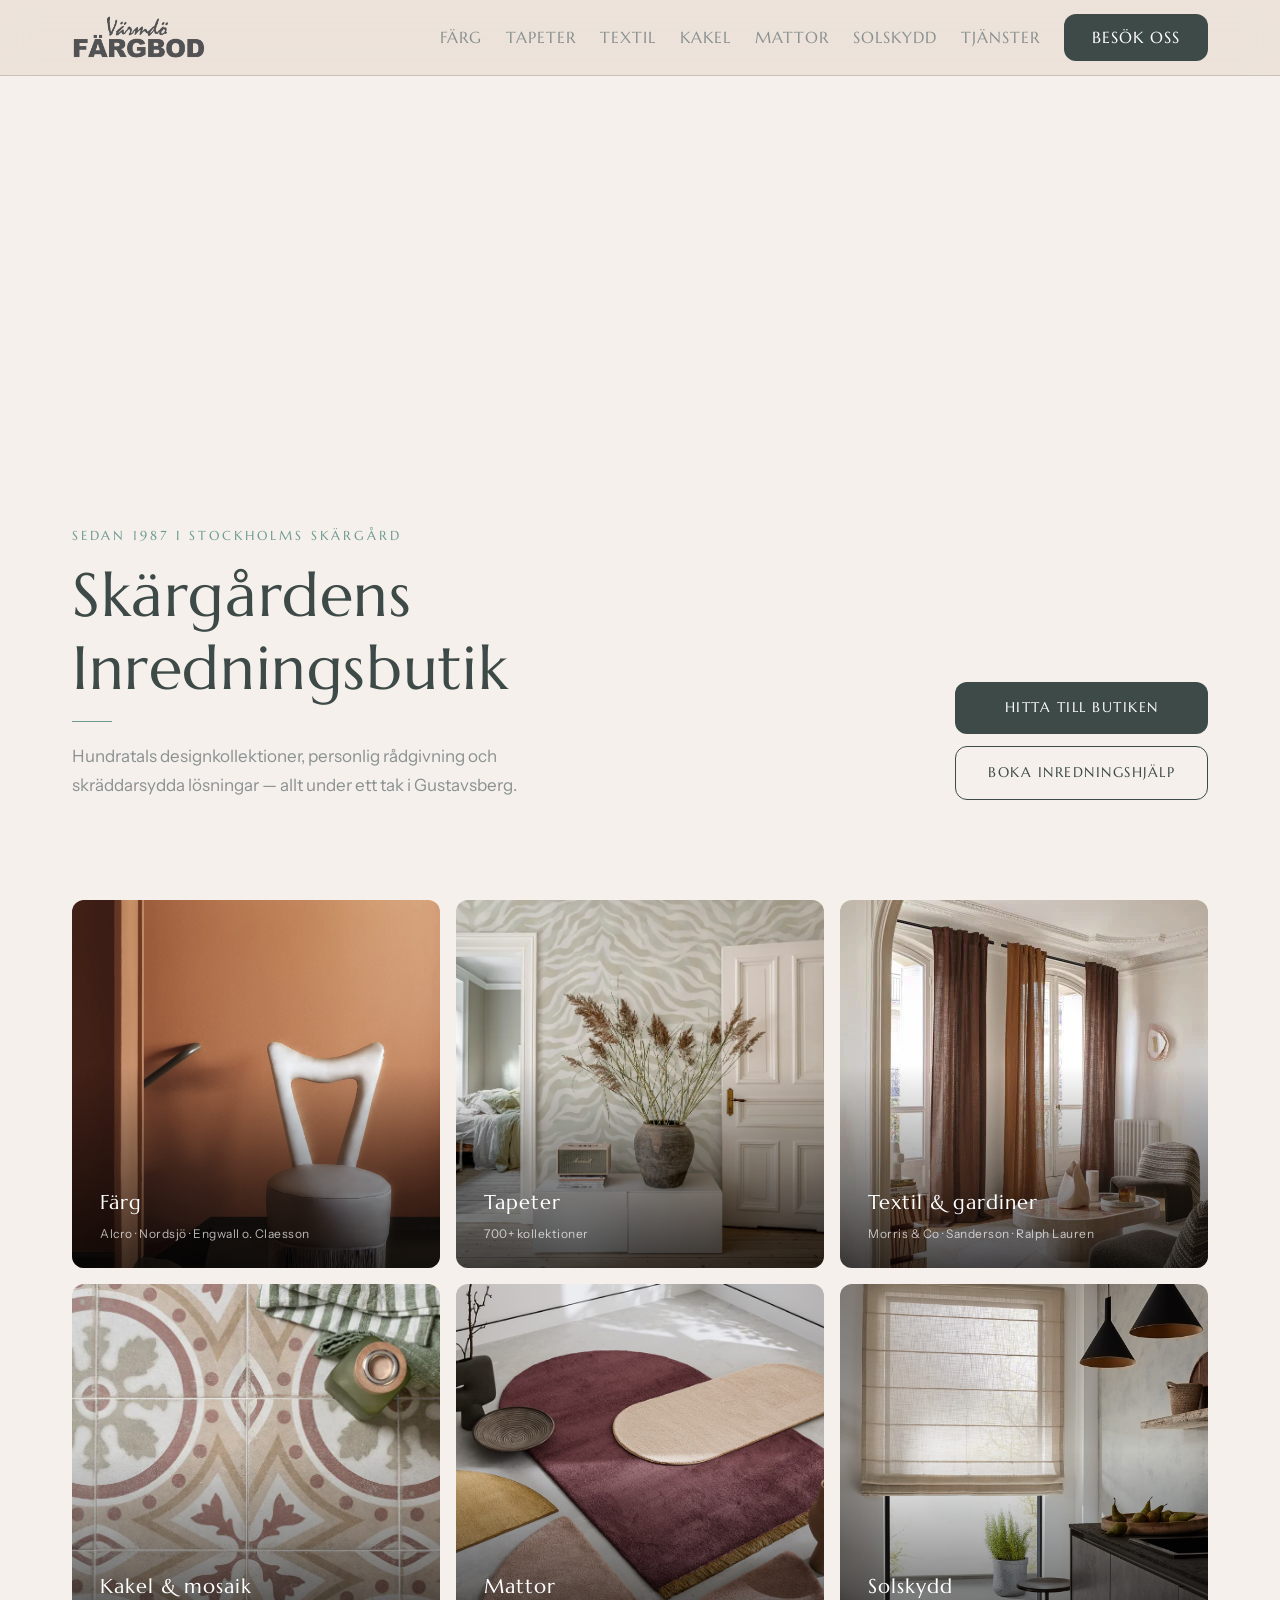
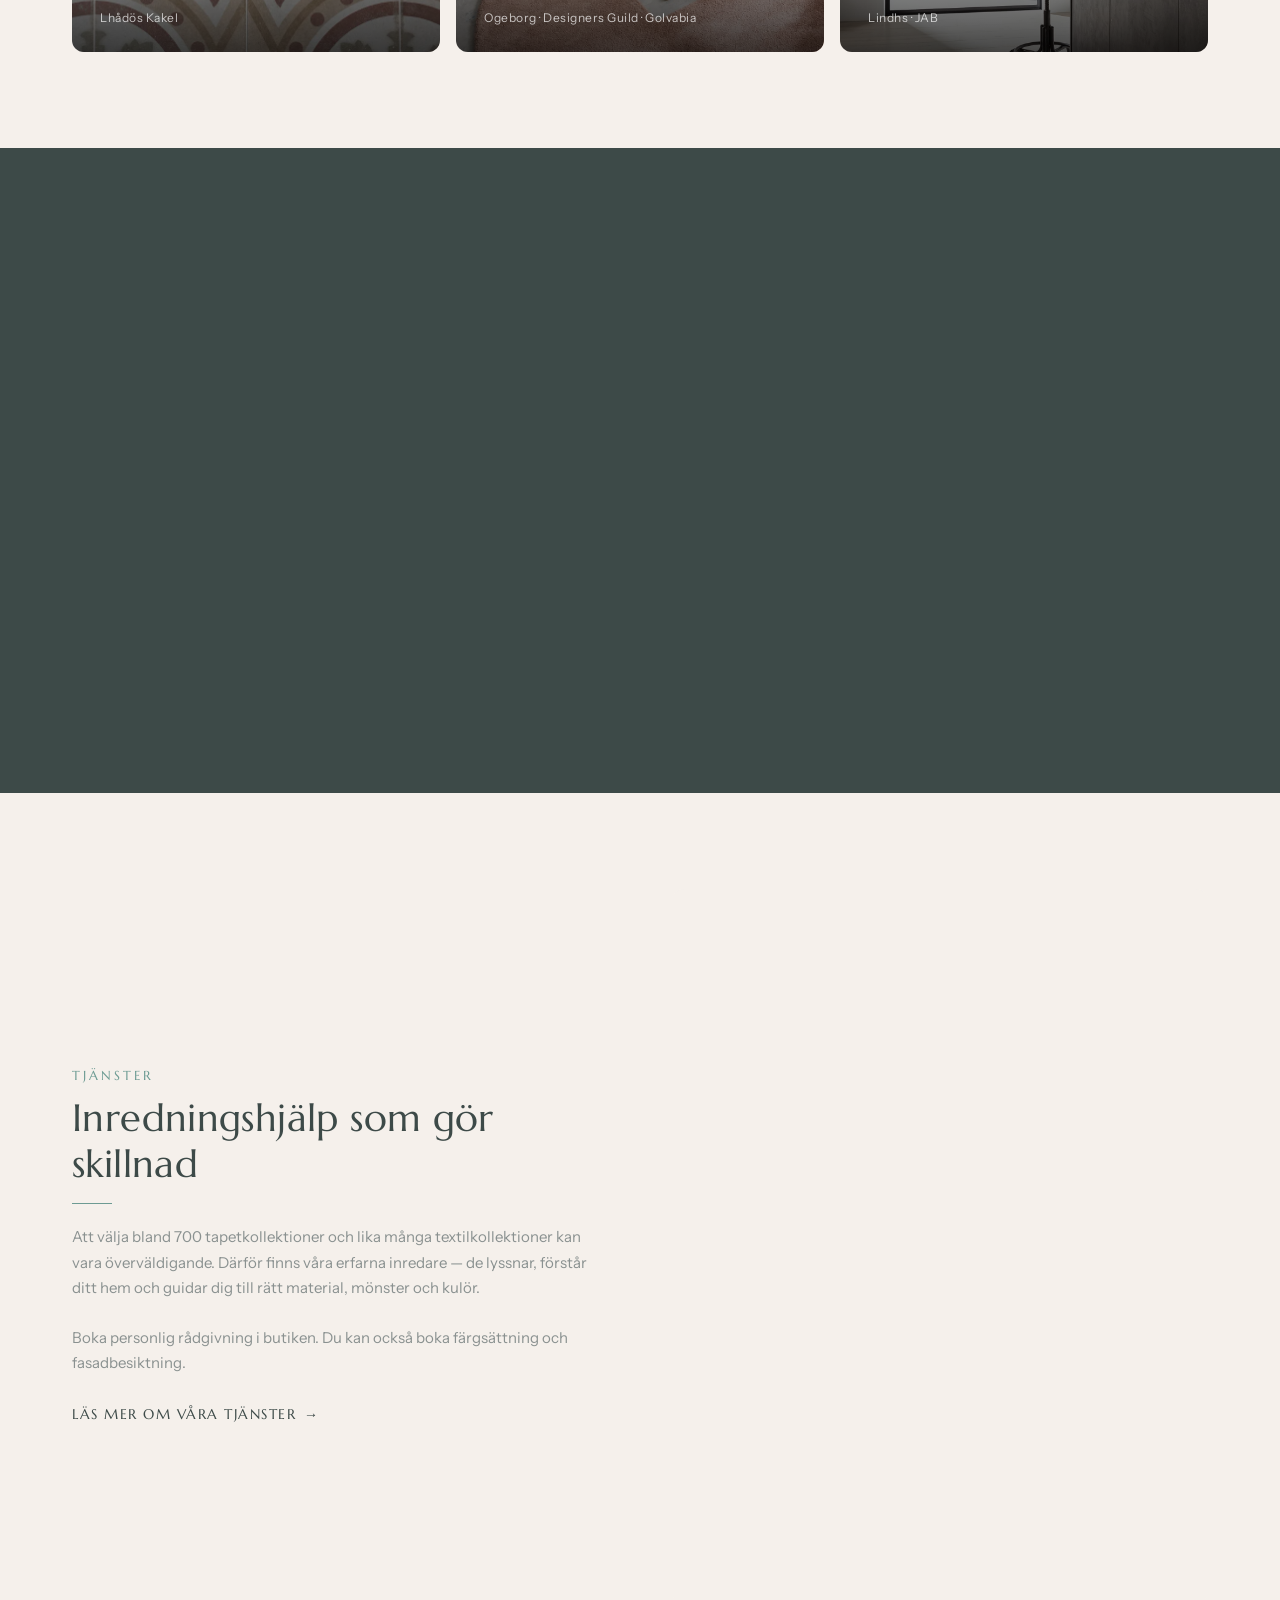
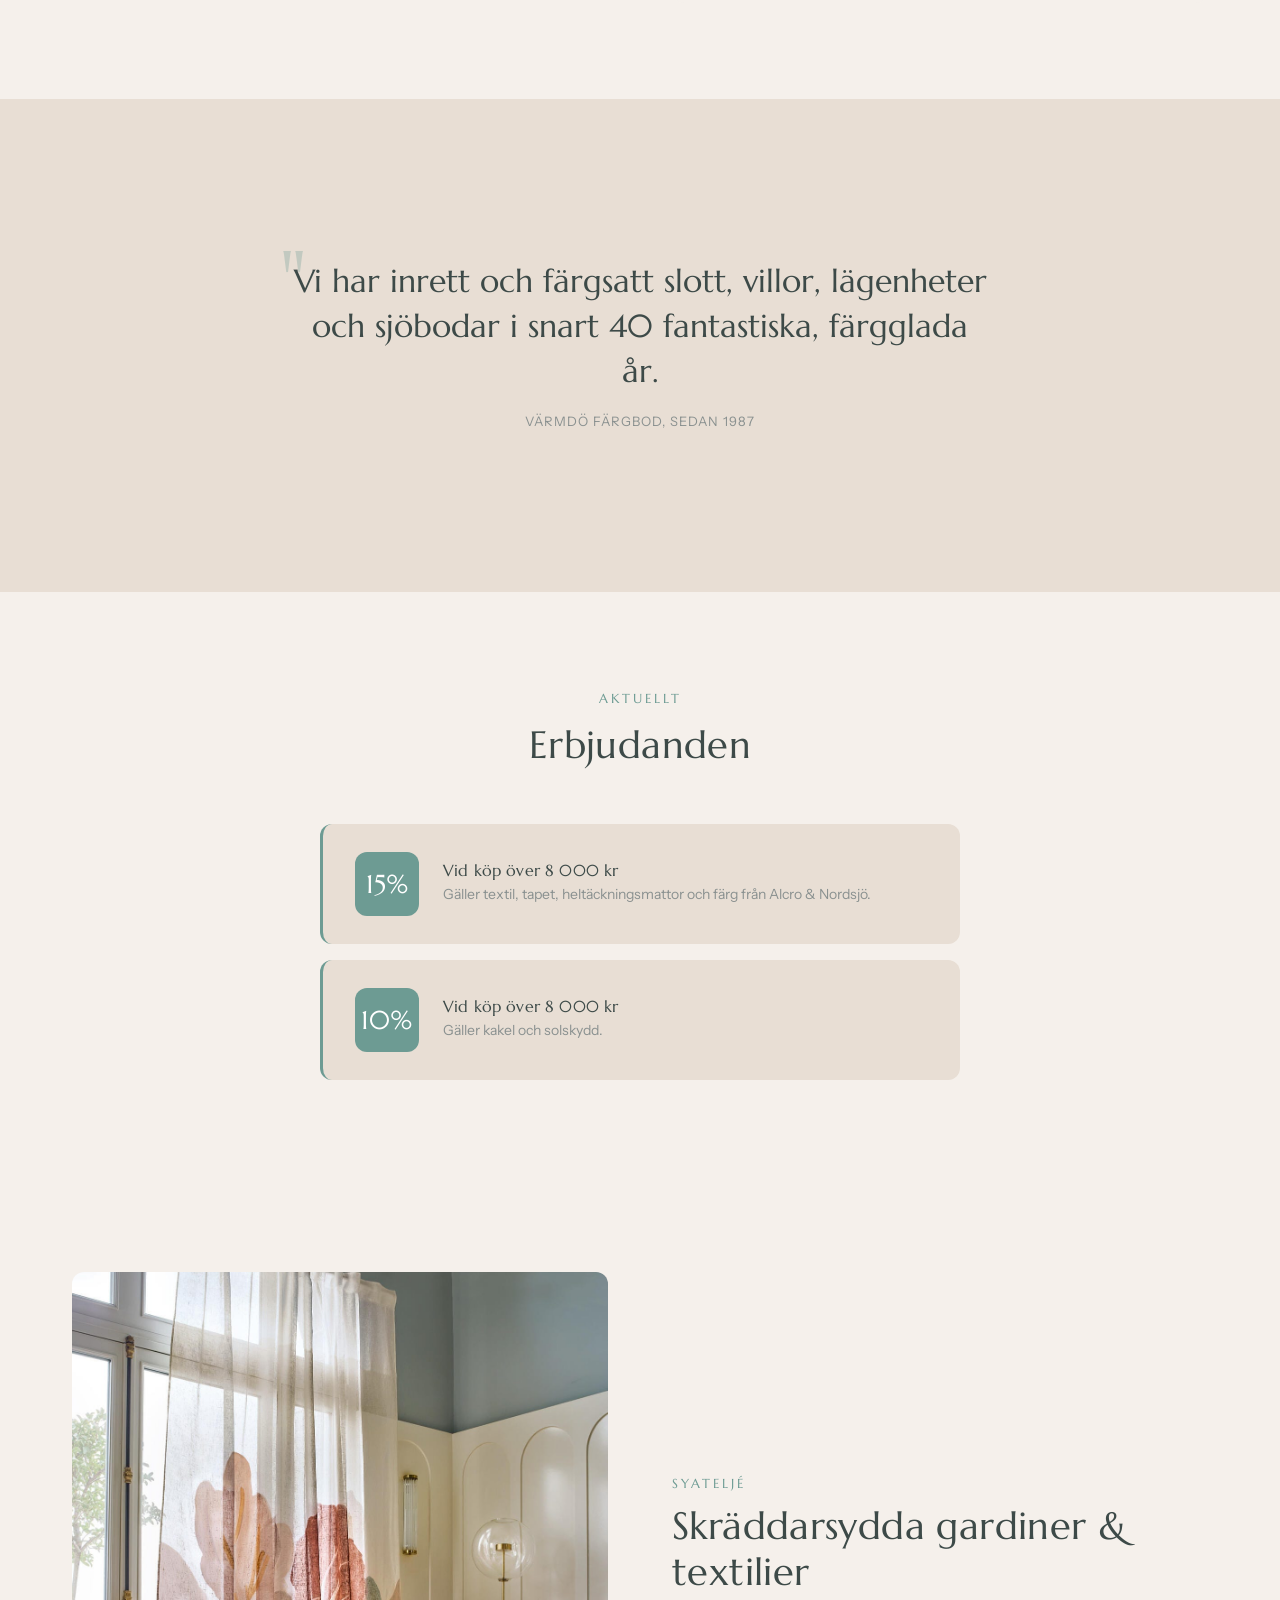
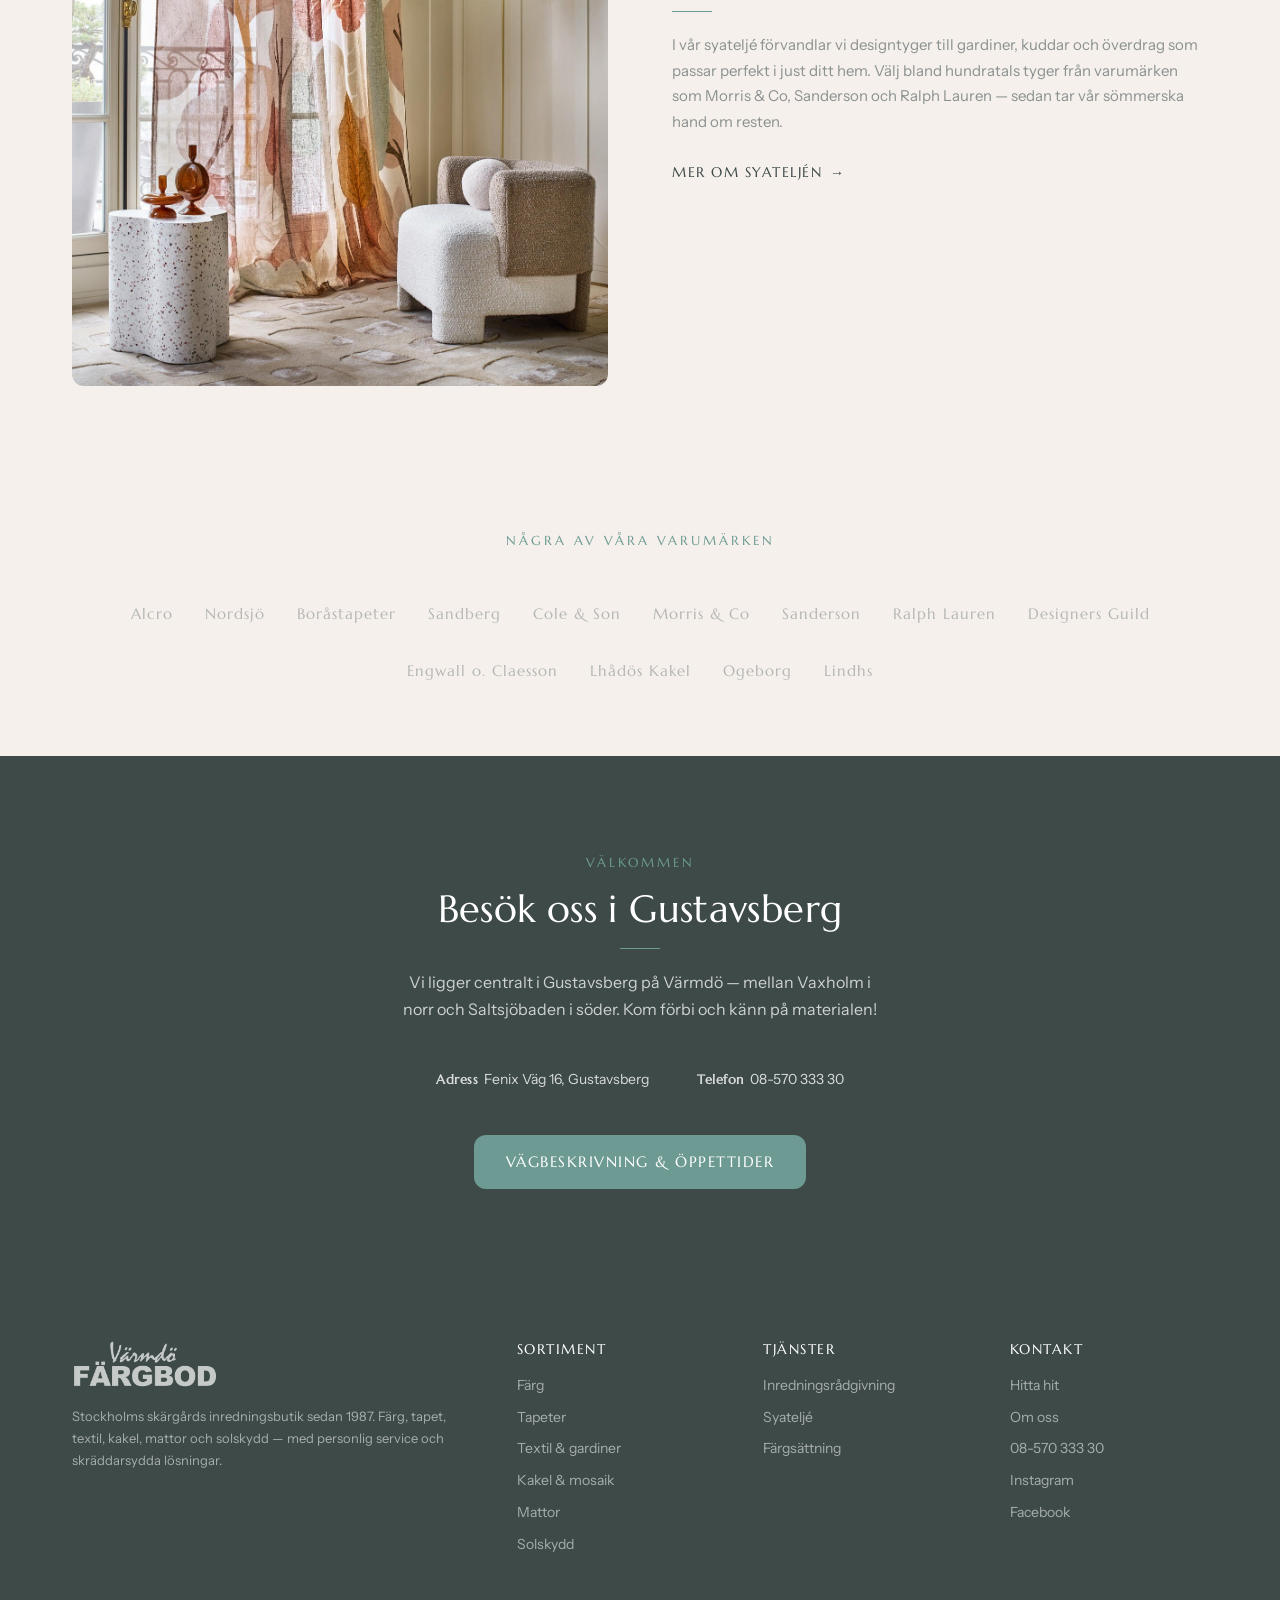
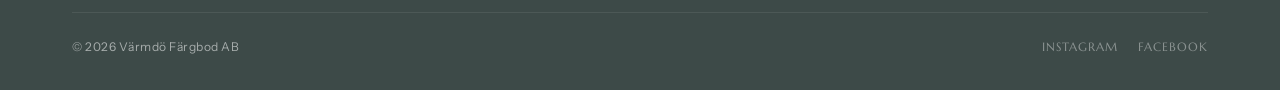
==== index.html @ eb066956 "Initial commit" ====
<!DOCTYPE html>
<html lang="sv">
<head>
  <meta charset="UTF-8">
  <meta name="viewport" content="width=device-width, initial-scale=1.0">
  <title>Värmdö Färgbod — Färg, Tapet, Textil, Kakel, Mattor &amp; Solskydd i Stockholms Skärgård</title>
  <meta name="description" content="Stockholms skärgårds inredningsbutik sedan 1987. Färg, tapeter, textilier, kakel, mattor och solskydd från hundratals designkollektioner. Personlig inredningsrådgivning och syateljé i Gustavsberg, Värmdö.">
  <link rel="stylesheet" href="css/style.css">
</head>
<body>

<!-- ============================================================
     NAVIGATION
     ============================================================ -->
<nav class="site-nav">
  <div class="container">
    <a href="index.html" class="site-nav__logo"><img src="img/vflogga.png" alt="Värmdö Färgbod"></a>
    <button class="site-nav__toggle" aria-label="Öppna meny" onclick="document.querySelector('.site-nav__links').classList.toggle('open')">
      <span></span><span></span><span></span>
    </button>
    <div class="site-nav__links">
      <a href="farg.html">Färg</a>
      <a href="tapeter.html">Tapeter</a>
      <a href="textil.html">Textil</a>
      <a href="kakel.html">Kakel</a>
      <a href="mattor.html">Mattor</a>
      <a href="solskydd.html">Solskydd</a>
      <a href="tjanster/index.html">Tjänster</a>
      
      <a href="kontakt.html" class="site-nav__cta">Besök oss</a>
    </div>
  </div>
</nav>

<!-- ============================================================
     HERO — Theme: Tropisk
     ============================================================ -->
<section class="hero">
  <video class="hero__video-bg" autoplay loop muted playsinline>
    <source src="video/hero-main.mp4" type="video/mp4">
  </video>
  <div class="hero__overlay" aria-hidden="true"></div>
  <div class="container">
    <div class="hero__inner">
      <div class="hero__text">
        <div class="eyebrow fade-up">Sedan 1987 i Stockholms skärgård</div>
        <h1 class="fade-up fade-up-d1">Skärgårdens Inredningsbutik</h1>
        <span class="sep sep--left fade-up fade-up-d2"></span>
        <p class="fade-up fade-up-d2">Hundratals designkollektioner, personlig rådgivning och skräddarsydda lösningar — allt under ett tak i Gustavsberg.</p>
      </div>
      <div class="hero__actions fade-up fade-up-d3">
        <a href="kontakt.html" class="btn btn--primary">Hitta till butiken</a>
        <a href="tjanster/index.html" class="btn btn--outline">Boka inredningshjälp</a>
      </div>
    </div>
  </div>
</section>

<!-- ============================================================
     CATEGORY GRID
     ============================================================ -->
<section class="section" style="padding-top: 0;">
  <div class="container">
    <div class="cat-grid">
      <a href="farg.html" class="cat-card fade-up fade-up-d1">
        <div class="cat-card__bg" style="background-image: url('img/farg1.png');"></div>
        <div class="cat-card__overlay"></div>
        <div class="cat-card__label"><span>Färg</span><small>Alcro · Nordsjö · Engwall o. Claesson</small></div>
      </a>
      <a href="tapeter.html" class="cat-card fade-up fade-up-d2">
        <div class="cat-card__bg" style="background-image: url('img/tapet6.webp');"></div>
        <div class="cat-card__overlay"></div>
        <div class="cat-card__label"><span>Tapeter</span><small>700+ kollektioner</small></div>
      </a>
      <a href="textil.html" class="cat-card fade-up fade-up-d3">
        <div class="cat-card__bg" style="background-image: url('img/tyg6.webp');"></div>
        <div class="cat-card__overlay"></div>
        <div class="cat-card__label"><span>Textil &amp; gardiner</span><small>Morris &amp; Co · Sanderson · Ralph Lauren</small></div>
      </a>
      <a href="kakel.html" class="cat-card fade-up fade-up-d4">
        <div class="cat-card__bg" style="background-image: url('img/kakel1.webp');"></div>
        <div class="cat-card__overlay"></div>
        <div class="cat-card__label"><span>Kakel &amp; mosaik</span><small>Lhådös Kakel</small></div>
      </a>
      <a href="mattor.html" class="cat-card fade-up fade-up-d5">
        <div class="cat-card__bg" style="background-image: url('img/matta3.jpg');"></div>
        <div class="cat-card__overlay"></div>
        <div class="cat-card__label"><span>Mattor</span><small>Ogeborg · Designers Guild · Golvabia</small></div>
      </a>
      <a href="solskydd.html" class="cat-card fade-up fade-up-d6">
        <div class="cat-card__bg" style="background-image: url('img/blinds.jpg');"></div>
        <div class="cat-card__overlay"></div>
        <div class="cat-card__label"><span>Solskydd</span><small>Lindhs · JAB</small></div>
      </a>
    </div>
  </div>
</section>

<!-- ============================================================
     USP — Theme: Tropisk (dark)
     ============================================================ -->
<section class="section section--dark" style="padding: 6rem 0;">
  <div class="container">
    <div class="section__header fade-up">
      <div class="eyebrow">Mer än en färgbutik</div>
      <h2>Tre unika tjänster<br>under samma tak</h2>
      <span class="sep"></span>
      <p class="section-subtitle">Ingen annan butik i området erbjuder kombinationen av personlig inredare, egen syateljé och färgblandning i butik.</p>
    </div>
    <div class="usp-strip">
      <div class="usp-item fade-up fade-up-d1">
        <div class="usp-item__icon usp-item__icon--gif">
          <img src="img/icon-farg-static.png" alt="" class="usp-icon-static">
          <img src="img/icon-farg.gif" alt="" class="usp-icon-anim">
        </div>
        <h3>Färgblandning i butik</h3>
        <p>Vi blandar din färg på plats — välj bland tusentals kulörer och få exakt den nyans du söker.</p>
      </div>
      <div class="usp-item fade-up fade-up-d2">
        <div class="usp-item__icon usp-item__icon--gif">
          <img src="img/icon-syatelje-static.png" alt="" class="usp-icon-static">
          <img src="img/icon-syatelje.gif" alt="" class="usp-icon-anim">
        </div>
        <h3>Egen syateljé</h3>
        <p>Vår sömmerska syr gardiner och textilier skräddarsydda efter ditt hem — från mått till montering.</p>
      </div>
      <div class="usp-item fade-up fade-up-d3">
        <div class="usp-item__icon usp-item__icon--gif">
          <img src="img/icon-inredning-static.png" alt="" class="usp-icon-static">
          <img src="img/icon-inredning.gif" alt="" class="usp-icon-anim">
        </div>
        <h3>Personlig inredare</h3>
        <p>Boka tid med vår inredningsexpert som hjälper dig navigera bland hundratals kollektioner.</p>
      </div>
    </div>
  </div>
</section>

<!-- ============================================================
     FEATURE: INREDNINGSHJÄLP — Theme: Botanisk
     ============================================================ -->
<section class="section">
  <div class="container">
    <div class="feature-split fade-up">
      <div class="feature-split__text">
        <div class="eyebrow">Tjänster</div>
        <h2>Inredningshjälp som gör skillnad</h2>
        <span class="sep sep--left"></span>
        <p>Att välja bland 700 tapetkollektioner och lika många textilkollektioner kan vara överväldigande. Därför finns våra erfarna inredare — de lyssnar, förstår ditt hem och guidar dig till rätt material, mönster och kulör.</p>
        <p>Boka personlig rådgivning i butiken. Du kan också boka färgsättning och fasadbesiktning.</p>
        <a href="tjanster/index.html" class="arrow-link">Läs mer om våra tjänster</a>
      </div>
      <div class="feature-split__image">
        <video class="feature-split__video" autoplay loop muted playsinline>
          <source src="video/hero-feature.mp4" type="video/mp4">
        </video>
      </div>
    </div>
  </div>
</section>

<!-- ============================================================
     PULL QUOTE
     ============================================================ -->
<section class="section--warm" style="padding: 6rem 0;">
  <div class="container">
    <div class="pull-quote fade-up">
      <blockquote>Vi har inrett och färgsatt slott, villor, lägenheter och sjöbodar i snart 40 fantastiska, färgglada år.</blockquote>
      <cite>Värmdö Färgbod, sedan 1987</cite>
    </div>
  </div>
</section>

<!-- ============================================================
     CURRENT OFFERS
     ============================================================ -->
<section class="section">
  <div class="container">
    <div class="section__header fade-up">
      <div class="eyebrow">Aktuellt</div>
      <h2>Erbjudanden</h2>
    </div>
    <div style="display: grid; gap: 16px; max-width: 640px; margin: 0 auto;">
      <div class="highlight-banner fade-up fade-up-d1">
        <div class="highlight-banner__badge">15%</div>
        <div class="highlight-banner__text">
          <h3>Vid köp över 8 000 kr</h3>
          <p>Gäller textil, tapet, heltäckningsmattor och färg från Alcro &amp; Nordsjö.</p>
        </div>
      </div>
      <div class="highlight-banner fade-up fade-up-d2">
        <div class="highlight-banner__badge">10%</div>
        <div class="highlight-banner__text">
          <h3>Vid köp över 8 000 kr</h3>
          <p>Gäller kakel och solskydd.</p>
        </div>
      </div>
    </div>
  </div>
</section>

<!-- ============================================================
     FEATURE: SYATELJÉ — Theme: Morris
     ============================================================ -->
<section class="section">
  <div class="container">
    <div class="feature-split feature-split--reverse fade-up">
      <div class="feature-split__text">
        <div class="eyebrow">Syateljé</div>
        <h2>Skräddarsydda gardiner &amp; textilier</h2>
        <span class="sep sep--left"></span>
        <p>I vår syateljé förvandlar vi designtyger till gardiner, kuddar och överdrag som passar perfekt i just ditt hem. Välj bland hundratals tyger från varumärken som Morris &amp; Co, Sanderson och Ralph Lauren — sedan tar vår sömmerska hand om resten.</p>
        <a href="/tjanster/syatelje.html" class="arrow-link">Mer om syateljén</a>
      </div>
      <div class="feature-split__image">
        <img src="img/tyg12.webp" alt="Designkuddar i vackra textilier" loading="lazy">
      </div>
    </div>
  </div>
</section>

<!-- ============================================================
     BRANDS — Theme: Morris
     ============================================================ -->
<section class="section--alt" style="padding: 48px 0;">
  <div class="container">
    <div class="section__header fade-up" style="margin-bottom: 24px;">
      <div class="eyebrow">Några av våra varumärken</div>
    </div>
    <div class="brands fade-up fade-up-d1">
      <span>Alcro</span>
      <span>Nordsjö</span>
      <span>Boråstapeter</span>
      <span>Sandberg</span>
      <span>Cole &amp; Son</span>
      <span>Morris &amp; Co</span>
      <span>Sanderson</span>
      <span>Ralph Lauren</span>
      <span>Designers Guild</span>
      <span>Engwall o. Claesson</span>
      <span>Lhådös Kakel</span>
      <span>Ogeborg</span>
      <span>Lindhs</span>
    </div>
  </div>
</section>

<!-- ============================================================
     CTA — Back to default theme
     ============================================================ -->
<section class="cta-section section--dark" style="padding: 6rem 0;">
  <div class="container">
    <div class="eyebrow fade-up">Välkommen</div>
    <h2 class="fade-up fade-up-d1">Besök oss i Gustavsberg</h2>
    <span class="sep fade-up fade-up-d2"></span>
    <p class="fade-up fade-up-d2">Vi ligger centralt i Gustavsberg på Värmdö — mellan Vaxholm i norr och Saltsjöbaden i söder. Kom förbi och känn på materialen!</p>
    <div class="contact-bar fade-up fade-up-d3" style="margin-bottom: 28px;">
      <span><strong>Adress</strong>&nbsp;&nbsp;Fenix Väg 16, Gustavsberg</span>
      <span><strong>Telefon</strong>&nbsp;&nbsp;08-570 333 30</span>
    </div>
    <a href="kontakt.html" class="btn btn--accent fade-up fade-up-d4">Vägbeskrivning &amp; öppettider</a>
  </div>
</section>

<!-- ============================================================
     FOOTER
     ============================================================ -->
<footer class="site-footer">
  <div class="container">
    <div class="footer-grid">
      <div>
        <div class="site-footer__logo"><img src="img/vflogga.png" alt="Värmdö Färgbod"></div>
        <p>Stockholms skärgårds inredningsbutik sedan 1987. Färg, tapet, textil, kakel, mattor och solskydd — med personlig service och skräddarsydda lösningar.</p>
      </div>

      <div>
        <h4>Sortiment</h4>
        <a href="farg.html">Färg</a>
        <a href="tapeter.html">Tapeter</a>
        <a href="textil.html">Textil &amp; gardiner</a>
        <a href="kakel.html">Kakel &amp; mosaik</a>
        <a href="mattor.html">Mattor</a>
        <a href="solskydd.html">Solskydd</a>
      </div>
      <div>
        <h4>Tjänster</h4>
        <a href="tjanster/index.html">Inredningsrådgivning</a>
        <a href="/tjanster/syatelje.html">Syateljé</a>
        <a href="/tjanster/fargsattning.html">Färgsättning</a>
      </div>
      <div>
        <h4>Kontakt</h4>
        <a href="kontakt.html">Hitta hit</a>
        <a href="om-oss.html">Om oss</a>
        <a href="tel:0857033330">08-570 333 30</a>
        <a href="https://www.instagram.com/varmdofargbod/" target="_blank" rel="noopener">Instagram</a>
        <a href="https://www.facebook.com/varmdofargbod" target="_blank" rel="noopener">Facebook</a>
      </div>
    </div>
    <div class="site-footer__bottom">
      <span>&copy; 2026 Värmdö Färgbod AB</span>
      <div class="site-footer__social">
        <a href="https://www.instagram.com/varmdofargbod/" target="_blank" rel="noopener">Instagram</a>
        <a href="https://www.facebook.com/varmdofargbod" target="_blank" rel="noopener">Facebook</a>
      </div>
    </div>
  </div>
</footer>

<script>
document.addEventListener('DOMContentLoaded', function() {
  const observer = new IntersectionObserver(function(entries) {
    entries.forEach(function(entry) {
      if (entry.isIntersecting) {
        entry.target.classList.add('revealed');
        observer.unobserve(entry.target);
      }
    });
  }, { threshold: 0.15, rootMargin: '0px 0px -40px 0px' });
  document.querySelectorAll('.fade-up').forEach(function(el) {
    observer.observe(el);
  });
  // Brand list stagger
  const brandObserver = new IntersectionObserver(function(entries) {
    entries.forEach(function(entry) {
      if (entry.isIntersecting) {
        const items = entry.target.querySelectorAll('span, a');
        items.forEach(function(item, i) {
          item.style.transitionDelay = (i * 30) + 'ms';
        });
        entry.target.classList.add('revealed');
        brandObserver.unobserve(entry.target);
      }
    });
  }, { threshold: 0.1, rootMargin: '0px 0px -20px 0px' });
  document.querySelectorAll('.brand-list').forEach(function(el) {
    brandObserver.observe(el);
  });
});


</script>

</body>
</html>
---- css/style.css ----
/* ============================================================
   Värmdö Färgbod — Design System v2
   Three wallpaper-inspired color themes
   ============================================================ */

@import url('https://fonts.googleapis.com/css2?family=Instrument+Sans:ital,wght@0,400;0,500;0,600;0,700;1,400&family=Marcellus&display=swap');

/* ============================================================
   COLOR PALETTE — Värmdö Färgbod
   "Dammig Teal & Natursten"
   #3D4A48 · #6D9B93 · #E8DED4 · #8A9190
   ============================================================ */

:root {
  --font-heading: 'Marcellus', Georgia, serif;
  --font-body: 'Instrument Sans', -apple-system, BlinkMacSystemFont, sans-serif;

  --max-width: 1200px;
  --max-width-narrow: 800px;
  --nav-height: 76px;
  --radius: 12px;
  --radius-lg: 12px;
  --transition: 0.3s cubic-bezier(0.25, 0.46, 0.45, 0.94);
  --transition-slow: 0.6s cubic-bezier(0.25, 0.46, 0.45, 0.94);

  /* Neutral base */
  --color-ink: #3D4A48;
  --color-ink-light: #8A9190;
  --color-paper: #F5F0EB;
  --color-white: #ffffff;
  --color-border: #C8C2B8;
  --color-muted: #8A9190;
  --color-bg-alt: #F5F0EB;

  /* Theme colors */
  --theme-primary: #3D4A48;
  --theme-primary-light: #546260;
  --theme-accent: #6D9B93;
  --theme-accent2: #5A8178;
  --theme-soft: #E8DED4;
  --theme-soft-warm: #E8DED4;
  --theme-highlight: #6D9B93;
}

/* ============================================================
   RESET & BASE
   ============================================================ */
*, *::before, *::after { margin: 0; padding: 0; box-sizing: border-box; }

html {
  scroll-behavior: smooth;
  -webkit-font-smoothing: antialiased;
  -moz-osx-font-smoothing: grayscale;
}

body {
  font-family: var(--font-body);
  font-size: 16px;
  line-height: 1.7;
  color: var(--color-ink);
  background: var(--color-paper);
}

img { max-width: 100%; height: auto; display: block; }
ul, ol { list-style: none; }

a {
  color: var(--theme-primary);
  text-decoration: none;
  transition: color var(--transition);
}
a:hover { color: var(--theme-accent); }

::selection {
  background: var(--theme-primary);
  color: var(--color-white);
}

/* ============================================================
   UTILITY
   ============================================================ */
.container { max-width: var(--max-width); margin: 0 auto; padding: 0 32px; }
.container--narrow { max-width: var(--max-width-narrow); margin: 0 auto; padding: 0 32px; }
.sr-only { position: absolute; width: 1px; height: 1px; overflow: hidden; clip: rect(0,0,0,0); }
.text-center { text-align: center; }

/* ============================================================
   TYPOGRAPHY
   ============================================================ */
h1, h2, h3, h4 {
  font-family: var(--font-heading);
  font-weight: 400;
  line-height: 1.2;
  letter-spacing: 0.01em;
}
h1 { font-size: clamp(2.4rem, 5.5vw, 3.8rem); }
h2 { font-size: clamp(1.6rem, 3.5vw, 2.4rem); margin-bottom: 16px; }
h3 { font-size: clamp(1.15rem, 2vw, 1.5rem); margin-bottom: 8px; }
p { margin-bottom: 20px; }
p:last-child { margin-bottom: 0; }

.section-subtitle {
  color: var(--color-muted);
  font-size: 16px;
  max-width: 520px;
  margin: 0 auto 48px;
  line-height: 1.6;
}

.eyebrow {
  font-family: var(--font-heading);
  font-size: 13px;
  letter-spacing: 3px;
  text-transform: uppercase;
  color: var(--theme-accent);
  margin-bottom: 12px;
}

/* Decorative separator */
.sep {
  display: block;
  width: 40px;
  height: 1.5px;
  background: var(--theme-accent);
  margin: 16px auto 20px;
}
.sep--left { margin-left: 0; }

/* ============================================================
   BUTTONS
   ============================================================ */
.btn {
  display: inline-flex;
  align-items: center;
  justify-content: center;
  gap: 10px;
  font-family: var(--font-heading);
  font-size: 14px;
  letter-spacing: 1.5px;
  text-transform: uppercase;
  padding: 14px 32px;
  border: none;
  cursor: pointer;
  transition: all var(--transition);
  text-decoration: none;
  position: relative;
  border-radius: var(--radius);
}

.btn--primary {
  background: var(--theme-primary);
  color: var(--color-white);
}
.btn--primary:hover {
  background: var(--theme-primary-light);
  color: var(--color-white);
  transform: translateY(-2px);
  box-shadow: 0 6px 20px rgba(0,0,0,0.15);
}

.btn--outline {
  background: transparent;
  color: var(--theme-primary);
  border: 1.5px solid var(--theme-primary);
}
.btn--outline:hover {
  background: var(--theme-primary);
  color: var(--color-white);
}

.btn--accent {
  background: var(--theme-accent);
  color: var(--color-white);
}
.btn--accent:hover {
  opacity: 0.9;
  color: var(--color-white);
  transform: translateY(-2px);
  box-shadow: 0 6px 20px rgba(0,0,0,0.12);
}

/* Arrow link */
.arrow-link {
  font-family: var(--font-heading);
  font-size: 14px;
  letter-spacing: 1.5px;
  text-transform: uppercase;
  color: var(--theme-primary);
  text-decoration: none;
  display: inline-flex;
  align-items: center;
  gap: 8px;
  transition: gap var(--transition), color var(--transition);
}
.arrow-link::after {
  content: '→';
  transition: transform var(--transition);
}
.arrow-link:hover {
  color: var(--theme-accent);
  gap: 14px;
}

/* ============================================================
   NAVIGATION
   ============================================================ */
.site-nav {
  position: sticky;
  top: 0;
  z-index: 100;
  background: rgba(232, 222, 212, 0.75);
  backdrop-filter: blur(16px);
  -webkit-backdrop-filter: blur(16px);
  border-bottom: 1px solid var(--color-border);
  height: var(--nav-height);
  display: flex;
  align-items: center;
}
.site-nav .container {
  display: flex;
  align-items: center;
  justify-content: space-between;
  width: 100%;
}
.site-nav__logo {
  display: flex;
  align-items: center;
  text-decoration: none;
}
.site-nav__logo img {
  height: 44px;
  width: auto;
}
.site-nav__links {
  display: flex;
  align-items: center;
  gap: 24px;
}
.site-nav__links a {
  font-family: var(--font-heading);
  font-size: 16px;
  letter-spacing: 1px;
  text-transform: uppercase;
  color: var(--color-ink-light);
  text-decoration: none;
  transition: color var(--transition);
  position: relative;
  padding: 4px 0;
}
.site-nav__links a:hover,
.site-nav__links a.active {
  color: var(--theme-primary);
}
.site-nav__links a.active::after {
  content: '';
  position: absolute;
  bottom: 0;
  left: 0;
  right: 0;
  height: 1.5px;
  background: var(--theme-accent);
}
.site-nav__links .site-nav__cta {
  color: var(--color-white) !important;
  background: var(--theme-primary);
  padding: 10px 28px;
  letter-spacing: 1px;
  border-radius: var(--radius);
}
.site-nav__cta:hover {
  background: var(--theme-primary-light);
  color: var(--color-white) !important;
}

/* Mobile nav */
.site-nav__toggle {
  display: none;
  background: none;
  border: none;
  cursor: pointer;
  width: 36px;
  height: 36px;
  flex-direction: column;
  justify-content: center;
  align-items: center;
  gap: 6px;
}
.site-nav__toggle span {
  display: block;
  width: 24px;
  height: 1.5px;
  background: var(--color-ink);
  transition: var(--transition);
}

@media (max-width: 960px) {
  .site-nav__toggle { display: flex; }
  .site-nav__links {
    display: none;
    position: absolute;
    top: var(--nav-height);
    left: 0;
    right: 0;
    background: var(--color-paper);
    border-bottom: 1px solid var(--color-border);
    flex-direction: column;
    padding: 24px 32px;
    gap: 16px;
    box-shadow: 0 12px 32px rgba(0,0,0,0.06);
  }
  .site-nav__links.open { display: flex; }
}

/* ============================================================
   HERO
   ============================================================ */
.hero {
  min-height: 100vh;
  margin-top: calc(-1 * var(--nav-height));
  padding: calc(var(--nav-height) + 60px) 0 100px;
  position: relative;
  overflow: hidden;
  display: flex;
  align-items: flex-end;
}
.hero__video-bg {
  position: absolute;
  inset: 0;
  width: 100%;
  height: 100%;
  object-fit: cover;
  object-position: center center;
  z-index: 0;
}
.hero__overlay {
  position: absolute;
  inset: 0;
  background: linear-gradient(
    to bottom,
    rgba(245, 240, 235, 0.55) 0%,
    rgba(245, 240, 235, 1.0) 100%
  );
  z-index: 1;
  pointer-events: none;
}
.hero .container {
  position: relative;
  z-index: 2;
  width: 100%;
}
.hero__inner {
  display: grid;
  grid-template-columns: 1fr auto;
  gap: 64px;
  align-items: end;
  width: 100%;
}
.hero__text { max-width: 500px; }
.hero h1 { margin-bottom: 8px; color: var(--color-ink); }
.hero .eyebrow { color: var(--theme-accent); }
.hero p {
  font-size: 17px;
  color: var(--color-ink-light);
  margin-bottom: 0;
  line-height: 1.7;
}
.hero__actions {
  display: flex;
  flex-direction: column;
  gap: 12px;
  min-width: 220px;
}
.hero__actions .btn { text-align: center; width: 100%; }
@media (max-width: 800px) {
  .hero { min-height: 100vh; padding: calc(var(--nav-height) + 80px) 0 120px; }
  .hero__inner { grid-template-columns: 1fr; gap: 32px; }
  .hero__actions { flex-direction: row; flex-wrap: wrap; }
  .hero__actions .btn { width: auto; }
}
.hero__image {
  position: relative;
}
.hero__image-frame {
  aspect-ratio: 3/4;
  overflow: hidden;
  position: relative;
  border-radius: var(--radius);
}
.hero__image-frame::after {
  content: '';
  position: absolute;
  inset: 0;
  background: rgba(61, 74, 72, 0.3);
  pointer-events: none;
  border-radius: var(--radius);
}
.hero__image-frame img,
.hero__video {
  width: 100%;
  height: 100%;
  object-fit: cover;
  object-position: 20% center;
  display: block;
}
.hero__image-frame .placeholder-img {
  width: 100%;
  height: 100%;
  background: var(--theme-soft);
  display: flex;
  align-items: center;
  justify-content: center;
  color: var(--color-muted);
  font-size: 14px;
}
/* Decorative corner accent on hero image */
.hero__image::after {
  content: '';
  position: absolute;
  bottom: -16px;
  right: -16px;
  width: 120px;
  height: 120px;
  border: 1.5px solid var(--theme-accent);
  pointer-events: none;
  z-index: -1;
}

/* ============================================================
   SECTIONS
   ============================================================ */
.section {
  padding: 96px 0;
}
.section--alt {
  background: var(--color-bg-alt);
}
.section--dark {
  background: var(--theme-primary);
  color: var(--color-white);
  text-align: center;
  padding: 80px 0;
}
.section--dark h2,
.section--dark h3 { color: var(--color-white); }
.section--dark .eyebrow { color: var(--theme-accent); }
.section--dark .section-subtitle { color: rgba(255,255,255,0.65); }
.section--dark .sep { background: var(--theme-accent); }
.section--dark a { color: var(--theme-accent); }
.section--dark a:hover { color: var(--color-white); }

.section--warm {
  background: var(--theme-soft-warm);
}

.section__header {
  text-align: center;
  margin-bottom: 56px;
}

/* ============================================================
   CATEGORY GRID
   ============================================================ */
.cat-grid {
  display: grid;
  grid-template-columns: repeat(3, 1fr);
  gap: 1rem;
}
@media (max-width: 700px) {
  .cat-grid { grid-template-columns: repeat(2, 1fr); }
}
.cat-card {
  position: relative;
  overflow: hidden;
  aspect-ratio: 1/1;
  display: flex;
  align-items: flex-end;
  text-decoration: none;
  color: var(--color-white);
  border-radius: var(--radius);
}
.cat-card:hover { color: var(--color-white); }
.cat-card__bg {
  position: absolute;
  inset: 0;
  background-size: cover;
  background-position: center;
  transition: transform var(--transition-slow);
}
.cat-card:hover .cat-card__bg {
  transform: scale(1.08);
}
.cat-card__overlay {
  position: absolute;
  inset: 0;
  background: linear-gradient(to top, rgba(0,0,0,0.7) 0%, rgba(0,0,0,0) 55%);
  transition: background var(--transition);
}
.cat-card:hover .cat-card__overlay {
  background: linear-gradient(to top, rgba(0,0,0,0.8) 0%, rgba(0,0,0,0.1) 60%);
}
.cat-card__label {
  position: relative;
  z-index: 1;
  padding: 24px 28px;
}
.cat-card__label span {
  font-family: var(--font-heading);
  font-size: 20px;
  letter-spacing: 1px;
  display: block;
}
.cat-card__label small {
  font-family: var(--font-body);
  font-size: 12px;
  opacity: 0.7;
  display: block;
  margin-top: 4px;
  letter-spacing: 0.5px;
}

/* ============================================================
   USP STRIP
   ============================================================ */
.usp-strip {
  display: grid;
  grid-template-columns: repeat(3, 1fr);
  gap: 48px;
}
@media (max-width: 700px) {
  .usp-strip { grid-template-columns: 1fr; gap: 32px; }
}
.usp-item { text-align: center; }
.usp-item__icon {
  width: 56px;
  height: 56px;
  margin: 0 auto 16px;
  border: 1.5px solid var(--theme-accent);
  border-radius: 50%;
  display: flex;
  align-items: center;
  justify-content: center;
  font-size: 22px;
  transition: all var(--transition);
}
.section--dark .usp-item__icon {
  border-color: rgba(255,255,255,0.3);
}
.usp-item:hover .usp-item__icon {
  background: var(--theme-accent);
  border-color: var(--theme-accent);
}

/* Animated GIF icons — hover to play */
.usp-item__icon--gif {
  border: none;
  background: none;
  width: 72px;
  height: 72px;
  position: relative;
}
.usp-item:hover .usp-item__icon--gif {
  background: none;
  border-color: transparent;
}
.usp-item__icon--gif .usp-icon-static,
.usp-item__icon--gif .usp-icon-anim {
  width: 100%;
  height: 100%;
  object-fit: contain;
  position: absolute;
  inset: 0;
}
.usp-item__icon--gif .usp-icon-anim {
  opacity: 0;
  transition: opacity var(--transition);
}
.usp-item__icon--gif .usp-icon-static {
  opacity: 1;
  transition: opacity var(--transition);
}
.usp-item:hover .usp-item__icon--gif .usp-icon-anim {
  opacity: 1;
}
.usp-item:hover .usp-item__icon--gif .usp-icon-static {
  opacity: 0;
}

.usp-item h3 { font-size: 17px; margin-bottom: 6px; }
.usp-item p { font-size: 14px; color: var(--color-muted); line-height: 1.6; }
.section--dark .usp-item p { color: rgba(255,255,255,0.6); }

/* ============================================================
   BRANDS
   ============================================================ */
.brands {
  display: flex;
  align-items: center;
  justify-content: center;
  gap: 32px;
  flex-wrap: wrap;
  padding: 24px 0;
}
.brands span {
  font-family: var(--font-heading);
  font-size: 15px;
  letter-spacing: 1px;
  color: var(--color-muted);
  white-space: nowrap;
  opacity: 0.6;
  transition: opacity var(--transition);
}
.brands span:hover { opacity: 1; }

/* ============================================================
   FEATURE SPLIT
   ============================================================ */
.feature-split {
  display: grid;
  grid-template-columns: 1fr 1fr;
  gap: 64px;
  align-items: center;
}
.feature-split--reverse { direction: rtl; }
.feature-split--reverse > * { direction: ltr; }
@media (max-width: 800px) {
  .feature-split, .feature-split--reverse {
    grid-template-columns: 1fr;
    gap: 40px;
    direction: ltr;
  }
}
.feature-split__text .eyebrow { margin-bottom: 8px; }
.feature-split__text h2 { margin-bottom: 8px; }
.feature-split__text p {
  color: var(--color-ink-light);
  margin-bottom: 24px;
  font-size: 15px;
  line-height: 1.7;
}
.feature-split__image {
  overflow: hidden;
  aspect-ratio: 3/4;
  background: var(--color-bg-alt);
  display: flex;
  align-items: center;
  justify-content: center;
  color: var(--color-muted);
  font-size: 14px;
  position: relative;
  border-radius: var(--radius);
}
.feature-split__image img {
  width: 100%;
  height: 100%;
  object-fit: cover;
}
.feature-split__video {
  width: 100%;
  height: 100%;
  object-fit: cover;
  object-position: 20% center;
  display: block;
}

/* ============================================================
   OFFERS / HIGHLIGHT BANNER
   ============================================================ */
.highlight-banner {
  background: var(--theme-soft-warm);
  border-left: 3px solid var(--theme-accent);
  padding: 28px 32px;
  display: flex;
  align-items: center;
  gap: 24px;
  border-radius: var(--radius);
}
@media (max-width: 600px) {
  .highlight-banner { flex-direction: column; text-align: center; padding: 24px; border-left: none; border-top: 3px solid var(--theme-accent); }
}
.highlight-banner__badge {
  background: var(--theme-accent);
  color: var(--color-white);
  font-family: var(--font-heading);
  font-size: 26px;
  width: 64px;
  height: 64px;
  display: flex;
  align-items: center;
  justify-content: center;
  flex-shrink: 0;
  border-radius: var(--radius);
}
.highlight-banner__text h3 {
  font-size: 16px;
  margin-bottom: 2px;
}
.highlight-banner__text p { font-size: 14px; color: var(--color-ink-light); }

/* ============================================================
   EDITORIAL QUOTE / PULL QUOTE
   ============================================================ */
.pull-quote {
  text-align: center;
  padding: 64px 0;
  max-width: 700px;
  margin: 0 auto;
}
.pull-quote blockquote {
  font-family: var(--font-heading);
  font-size: clamp(1.3rem, 3vw, 2rem);
  line-height: 1.4;
  color: var(--theme-primary);
  position: relative;
}
.pull-quote blockquote::before {
  content: '"';
  font-size: 5rem;
  line-height: 1;
  color: var(--theme-accent);
  opacity: 0.3;
  position: absolute;
  top: -20px;
  left: -10px;
}
.pull-quote cite {
  display: block;
  margin-top: 16px;
  font-family: var(--font-body);
  font-size: 13px;
  font-style: normal;
  color: var(--color-muted);
  letter-spacing: 1px;
  text-transform: uppercase;
}

/* ============================================================
   PRODUCT PAGE LAYOUT
   ============================================================ */
.page-hero {
  padding: 72px 0 56px;
  text-align: center;
  background: var(--theme-primary);
  color: var(--color-white);
  border-bottom: none;
}
.page-hero .eyebrow { margin-bottom: 8px; color: var(--theme-accent); }
.page-hero h1 { margin-bottom: 8px; font-size: clamp(2rem, 4.5vw, 3rem); color: var(--color-white); }
.page-hero .sep { background: var(--theme-accent); }
.page-hero p { color: rgba(255,255,255,0.75); max-width: 560px; margin: 0 auto; font-size: 16px; }

.product-intro {
  padding: 56px 0;
}
.product-intro p {
  font-size: 15px;
  line-height: 1.7;
  color: var(--color-ink-light);
  max-width: 680px;
}

.brand-list {
  display: flex;
  flex-wrap: wrap;
  gap: 14px 32px;
  margin-top: 20px;
  justify-content: center;
}
.brand-list span,
.brand-list a {
  font-family: var(--font-heading);
  font-size: 14px;
  letter-spacing: 1px;
  text-transform: uppercase;
  color: var(--color-ink-light);
  text-decoration: none;
  opacity: 0;
  transform: translateY(6px);
  transition: opacity 0.4s ease, transform 0.4s ease, color var(--transition);
}
.brand-list.revealed span,
.brand-list.revealed a {
  opacity: 1;
  transform: translateY(0);
}
.brand-list span:hover,
.brand-list a:hover {
  color: var(--theme-primary);
}

/* ============================================================
   CTA SECTION
   ============================================================ */
.cta-section {
  text-align: center;
  padding: 80px 0;
}
.cta-section h2 { margin-bottom: 8px; }
.cta-section p {
  color: var(--color-ink-light);
  max-width: 480px;
  margin: 0 auto 28px;
}
.section--dark .cta-section p,
.section--dark.cta-section p {
  color: rgba(255,255,255,0.75);
}
.section--dark .contact-bar,
.section--dark .contact-bar span,
.section--dark .contact-bar strong {
  color: rgba(255,255,255,0.8);
}
.section--dark .btn--accent {
  color: var(--color-white);
  font-size: 15px;
}

/* ============================================================
   CONTACT INFO BAR
   ============================================================ */
.contact-bar {
  display: flex;
  justify-content: center;
  gap: 48px;
  flex-wrap: wrap;
  padding: 16px 0;
  font-size: 14px;
  color: var(--color-ink-light);
}
.contact-bar strong {
  font-family: var(--font-heading);
  font-size: 13px;
  letter-spacing: 0.5px;
  color: var(--color-ink);
}

/* ============================================================
   FOOTER
   ============================================================ */
.site-footer {
  background: var(--color-ink);
  color: rgba(255,255,255,0.55);
  padding: 56px 0 32px;
  font-size: 14px;
}
.footer-grid {
  display: grid;
  grid-template-columns: 2fr 1fr 1fr 1fr;
  gap: 48px;
  margin-bottom: 48px;
}
@media (max-width: 700px) {
  .footer-grid { grid-template-columns: 1fr 1fr; gap: 28px; }
}
.footer-grid h4 {
  color: var(--color-white);
  font-family: var(--font-heading);
  font-size: 14px;
  letter-spacing: 1.5px;
  text-transform: uppercase;
  margin-bottom: 16px;
}
.footer-grid a {
  color: rgba(255,255,255,0.55);
  font-size: 14px;
  display: block;
  margin-bottom: 8px;
  transition: color var(--transition);
}
.footer-grid a:hover { color: var(--color-white); }
.footer-grid p { font-size: 13px; line-height: 1.7; }
.site-footer__bottom {
  border-top: 1px solid rgba(255,255,255,0.08);
  padding-top: 24px;
  display: flex;
  justify-content: space-between;
  align-items: center;
  font-size: 12px;
  letter-spacing: 0.5px;
}
@media (max-width: 600px) {
  .site-footer__bottom { flex-direction: column; gap: 8px; }
}
.site-footer__social {
  display: flex;
  gap: 20px;
}
.site-footer__social a {
  color: rgba(255,255,255,0.4);
  font-family: var(--font-heading);
  font-size: 12px;
  letter-spacing: 1px;
  text-transform: uppercase;
}
.site-footer__social a:hover { color: var(--color-white); }
.site-footer__logo { margin-bottom: 16px; }
.site-footer__logo img { height: 48px; width: auto; filter: brightness(0) invert(1); opacity: 0.7; }

/* ============================================================
   ANIMATIONS — Scroll Reveal
   ============================================================ */
@keyframes fadeUp {
  from { opacity: 0; transform: translateY(24px); }
  to { opacity: 1; transform: translateY(0); }
}

/* Elements start hidden, revealed by IntersectionObserver */
.fade-up {
  opacity: 0;
  transform: translateY(24px);
  transition: opacity 0.7s cubic-bezier(0.25, 0.46, 0.45, 0.94),
              transform 0.7s cubic-bezier(0.25, 0.46, 0.45, 0.94);
}
.fade-up.revealed {
  opacity: 1;
  transform: translateY(0);
}
.fade-up-d1 { transition-delay: 0.1s; }
.fade-up-d2 { transition-delay: 0.2s; }
.fade-up-d3 { transition-delay: 0.3s; }
.fade-up-d4 { transition-delay: 0.4s; }
.fade-up-d5 { transition-delay: 0.5s; }

/* ============================================================
   THEME TRANSITION DIVIDERS
   ============================================================ */
.theme-divider {
  height: 4px;
  background: linear-gradient(
    90deg,
    var(--theme-primary) 0%,
    var(--theme-accent) 50%,
    var(--theme-accent2) 100%
  );
}

/* ============================================================
   MOSAIC GALLERY (inspiration grid)
   ============================================================ */
.mosaic-grid {
  display: grid;
  grid-template-columns: repeat(4, 1fr);
  grid-auto-rows: 200px;
  gap: 2px;
}
@media (max-width: 700px) {
  .mosaic-grid { grid-template-columns: repeat(2, 1fr); grid-auto-rows: 160px; }
}
.mosaic-grid__item {
  overflow: hidden;
  position: relative;
  background: var(--color-bg-alt);
  border-radius: var(--radius);
}
.mosaic-grid__item--tall { grid-row: span 2; }
.mosaic-grid__item--wide { grid-column: span 2; }
.mosaic-grid__item img {
  width: 100%;
  height: 100%;
  object-fit: cover;
  transition: transform var(--transition-slow);
}
.mosaic-grid__item:hover img {
  transform: scale(1.06);
}

/* ============================================================
   ARTICLE CARDS (blog/inspiration)
   ============================================================ */
.article-grid {
  display: grid;
  grid-template-columns: repeat(auto-fill, minmax(280px, 1fr));
  gap: 32px;
}
.article-card {
  text-decoration: none;
  color: var(--color-ink);
  display: block;
}
.article-card__thumb {
  aspect-ratio: 3/2;
  background: var(--color-bg-alt);
  overflow: hidden;
  margin-bottom: 16px;
  border-radius: var(--radius);
}
.article-card__thumb img {
  width: 100%;
  height: 100%;
  object-fit: cover;
  transition: transform var(--transition-slow);
}
.article-card:hover .article-card__thumb img {
  transform: scale(1.05);
}
.article-card__date {
  font-size: 12px;
  color: var(--color-muted);
  letter-spacing: 0.5px;
  margin-bottom: 4px;
}
.article-card h3 {
  font-size: 18px;
  margin-bottom: 6px;
  transition: color var(--transition);
}
.article-card:hover h3 { color: var(--theme-accent); }
.article-card p {
  font-size: 14px;
  color: var(--color-ink-light);
  line-height: 1.6;
}

/* ============================================================
   CONTACT FORM
   ============================================================ */
.form-group {
  margin-bottom: 20px;
}
.form-group label {
  display: block;
  font-family: var(--font-heading);
  font-size: 13px;
  letter-spacing: 1px;
  text-transform: uppercase;
  margin-bottom: 6px;
  color: var(--color-ink-light);
}
.form-group input,
.form-group textarea {
  width: 100%;
  font-family: var(--font-body);
  font-size: 15px;
  padding: 12px 16px;
  border: 1px solid var(--color-border);
  background: var(--color-white);
  color: var(--color-ink);
  transition: border-color var(--transition);
  outline: none;
  border-radius: var(--radius);
}
.form-group input:focus,
.form-group textarea:focus {
  border-color: var(--theme-primary);
}
.form-group textarea { resize: vertical; min-height: 120px; }

/* Form grid layout */
.form-row {
  display: grid;
  grid-template-columns: 1fr 1fr;
  gap: 20px;
}
.form-row--three {
  grid-template-columns: 1fr 1fr 1fr;
}
@media (max-width: 600px) {
  .form-row, .form-row--three { grid-template-columns: 1fr; }
}

/* Checkbox groups */
.checkbox-group {
  margin-bottom: 28px;
}
.checkbox-group__label {
  display: block;
  font-family: var(--font-heading);
  font-size: 13px;
  letter-spacing: 1px;
  text-transform: uppercase;
  margin-bottom: 12px;
  color: var(--color-ink);
}
.checkbox-grid {
  display: grid;
  grid-template-columns: repeat(auto-fill, minmax(200px, 1fr));
  gap: 8px;
}
.checkbox-item {
  display: flex;
  align-items: center;
  gap: 10px;
  cursor: pointer;
  padding: 10px 14px;
  border: 1px solid var(--color-border);
  border-radius: var(--radius);
  background: var(--color-white);
  transition: all var(--transition);
  font-size: 14px;
  color: var(--color-ink);
}
.checkbox-item:hover {
  border-color: var(--theme-accent);
}
.checkbox-item input[type="checkbox"] {
  appearance: none;
  -webkit-appearance: none;
  width: 18px;
  height: 18px;
  border: 1.5px solid var(--color-border);
  border-radius: 4px;
  flex-shrink: 0;
  cursor: pointer;
  transition: all var(--transition);
  position: relative;
}
.checkbox-item input[type="checkbox"]:checked {
  background: var(--theme-accent);
  border-color: var(--theme-accent);
}
.checkbox-item input[type="checkbox"]:checked::after {
  content: '✓';
  color: white;
  font-size: 12px;
  position: absolute;
  top: 50%;
  left: 50%;
  transform: translate(-50%, -50%);
}
.checkbox-item:has(input:checked) {
  border-color: var(--theme-accent);
  background: rgba(186, 124, 57, 0.06);
}

/* Booking form wrapper */
.booking-form {
  max-width: 800px;
  margin: 0 auto;
}
.booking-form__header {
  text-align: center;
  margin-bottom: 40px;
}
.booking-form__header p {
  color: var(--color-ink-light);
  font-size: 15px;
  max-width: 520px;
  margin: 0 auto;
}

/* ============================================================
   TEAM GRID
   ============================================================ */
.team-grid {
  display: grid;
  grid-template-columns: repeat(auto-fill, minmax(240px, 1fr));
  gap: 32px;
}
.team-card {
  text-align: center;
}
.team-card__photo {
  width: 160px;
  height: 160px;
  margin: 0 auto 16px;
  background: var(--color-bg-alt);
  overflow: hidden;
  display: flex;
  align-items: center;
  justify-content: center;
  color: var(--color-muted);
  font-size: 13px;
  border-radius: var(--radius);
}
.team-card h3 { font-size: 17px; margin-bottom: 2px; }
.team-card p { font-size: 13px; color: var(--color-muted); }

/* ============================================================
   PROCESS STEPS
   ============================================================ */
.steps {
  display: grid;
  grid-template-columns: repeat(auto-fit, minmax(200px, 1fr));
  gap: 32px;
  counter-reset: step;
}
.step {
  counter-increment: step;
  text-align: center;
  padding: 24px 16px;
}
.step::before {
  content: counter(step);
  font-family: var(--font-heading);
  font-size: 32px;
  color: var(--theme-accent);
  display: block;
  margin-bottom: 12px;
}
.step h3 { font-size: 16px; margin-bottom: 6px; }
.step p { font-size: 14px; color: var(--color-ink-light); line-height: 1.6; }
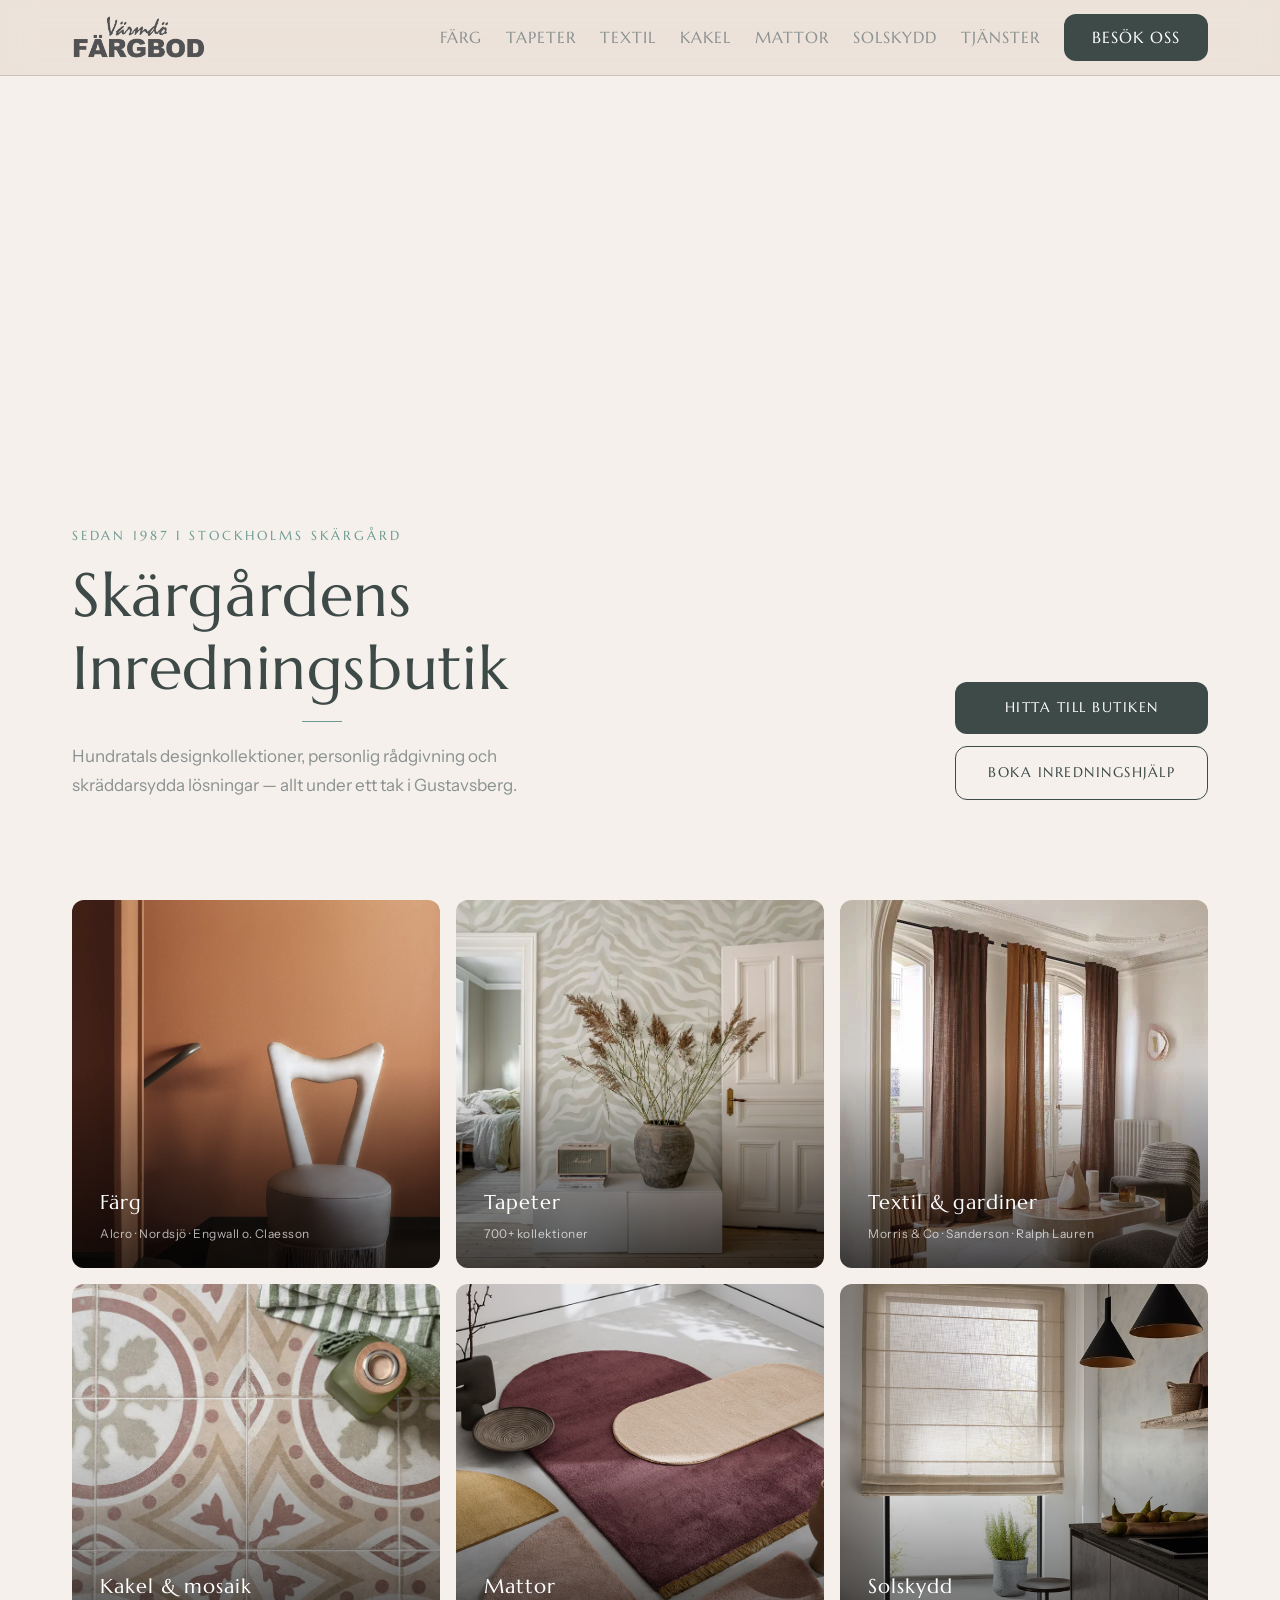
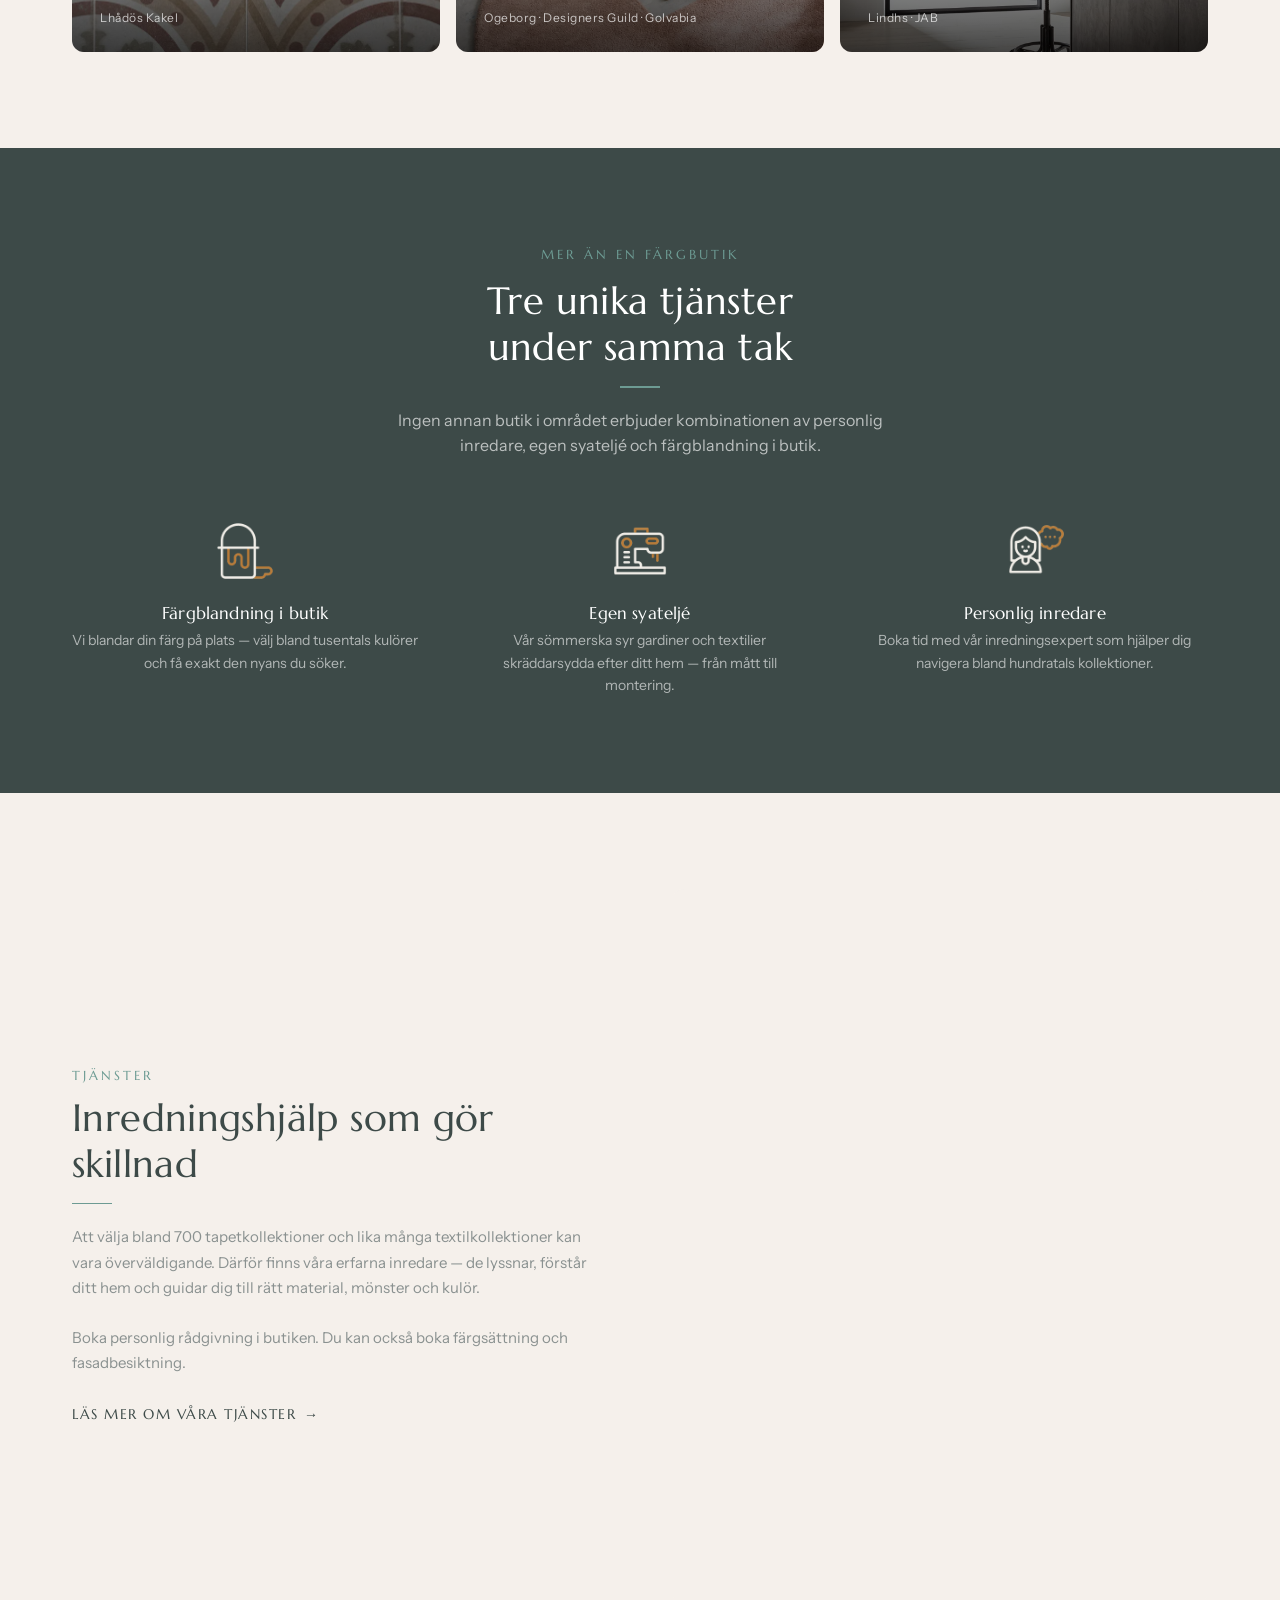
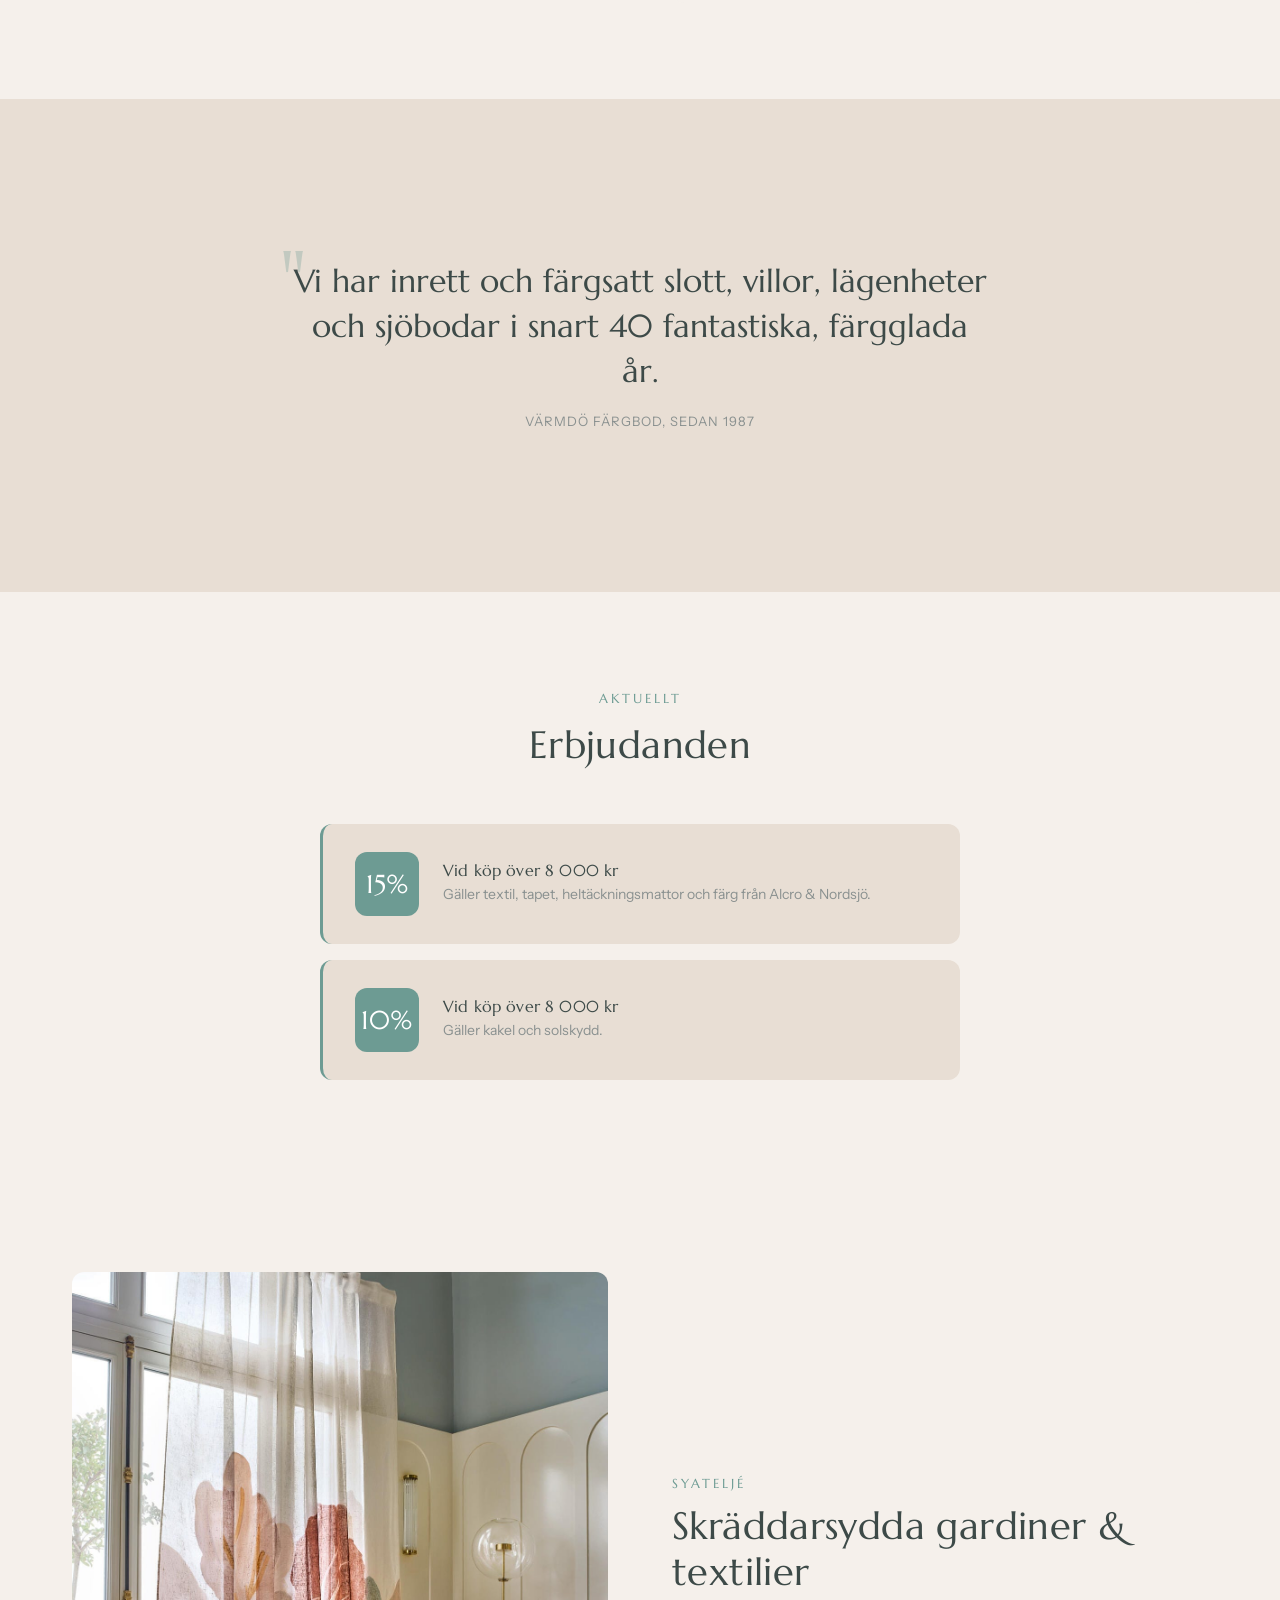
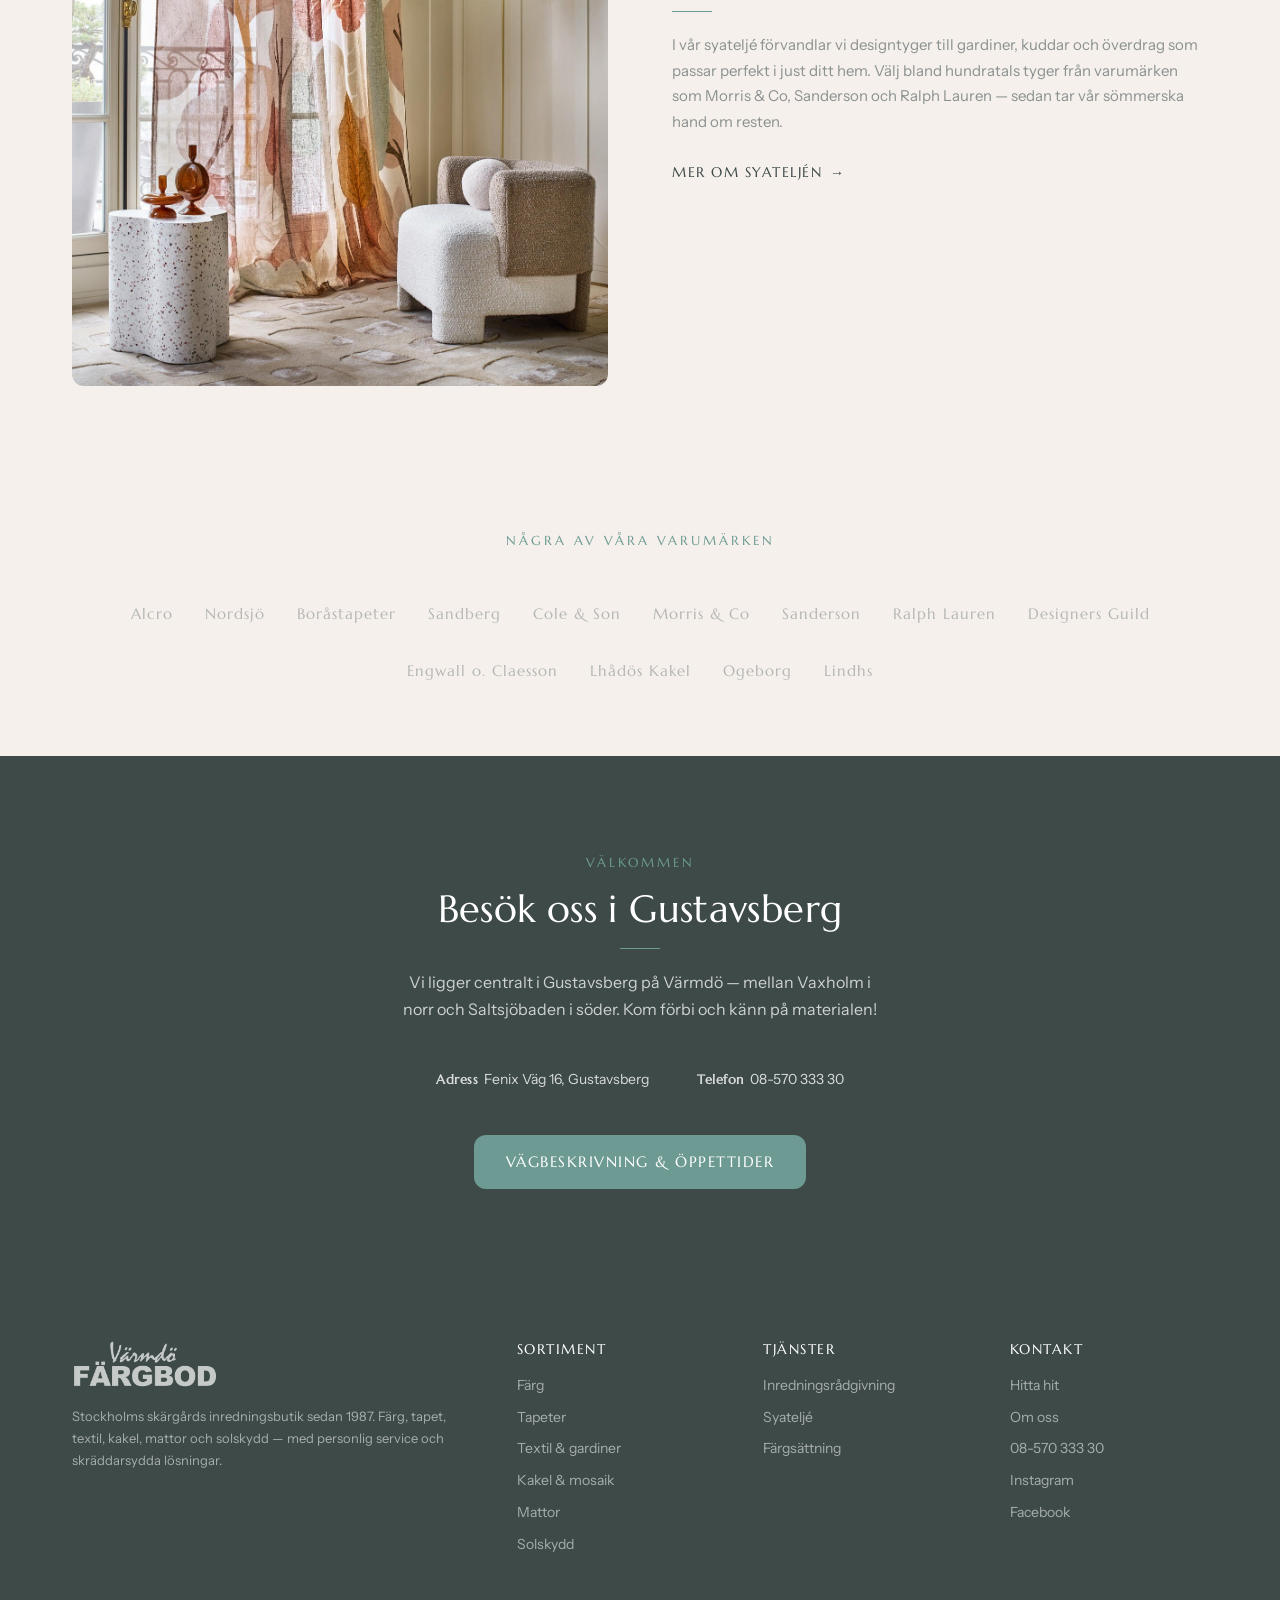
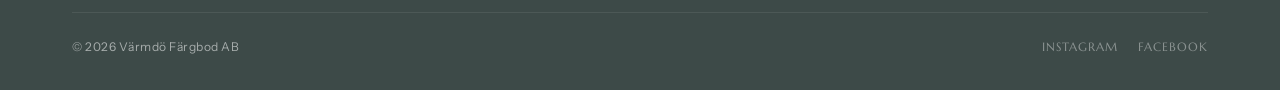
==== commit ca6cffcc: "Mobile: center separator line in hero" ====
--- a/index.html
+++ b/index.html
@@ -45,7 +45,7 @@
       <div class="hero__text">
         <div class="eyebrow fade-up">Sedan 1987 i Stockholms skärgård</div>
         <h1 class="fade-up fade-up-d1">Skärgårdens Inredningsbutik</h1>
-        <span class="sep sep--left fade-up fade-up-d2"></span>
+        <span class="sep sep--center fade-up fade-up-d2"></span>
         <p class="fade-up fade-up-d2">Hundratals designkollektioner, personlig rådgivning och skräddarsydda lösningar — allt under ett tak i Gustavsberg.</p>
       </div>
       <div class="hero__actions fade-up fade-up-d3">
--- a/css/style.css
+++ b/css/style.css
@@ -373,8 +373,10 @@
 .hero__actions .btn { text-align: center; width: 100%; }
 @media (max-width: 800px) {
   .hero { min-height: 100vh; padding: calc(var(--nav-height) + 80px) 0 120px; }
-  .hero__inner { grid-template-columns: 1fr; gap: 32px; }
-  .hero__actions { flex-direction: row; flex-wrap: wrap; }
+  .hero__inner { grid-template-columns: 1fr; gap: 32px; text-align: center; align-items: center; }
+  .hero__text { max-width: 100%; }
+  .hero__text .sep--left { margin-left: auto; }
+  .hero__actions { flex-direction: row; flex-wrap: wrap; justify-content: center; }
   .hero__actions .btn { width: auto; }
 }
 .hero__image {
@@ -466,7 +468,7 @@
   gap: 1rem;
 }
 @media (max-width: 700px) {
-  .cat-grid { grid-template-columns: repeat(2, 1fr); }
+  .cat-grid { grid-template-columns: 1fr; }
 }
 .cat-card {
   position: relative;
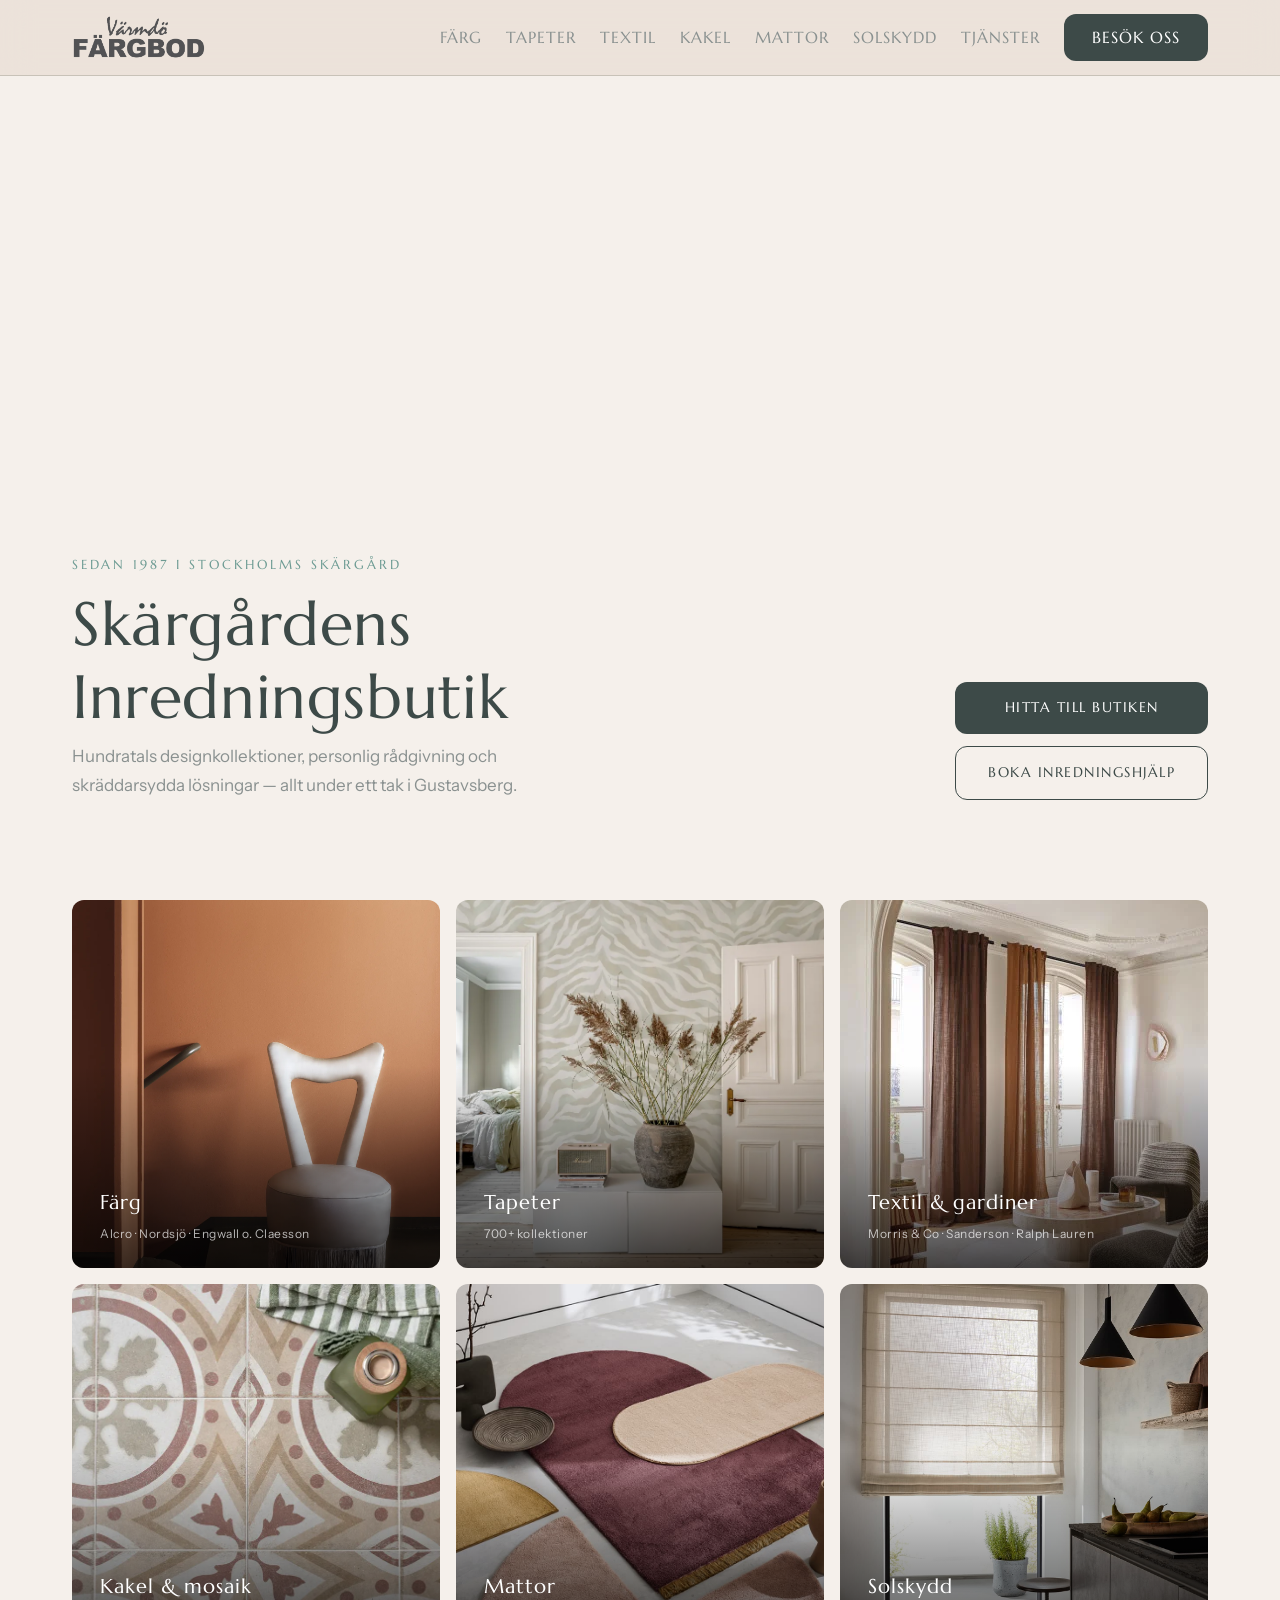
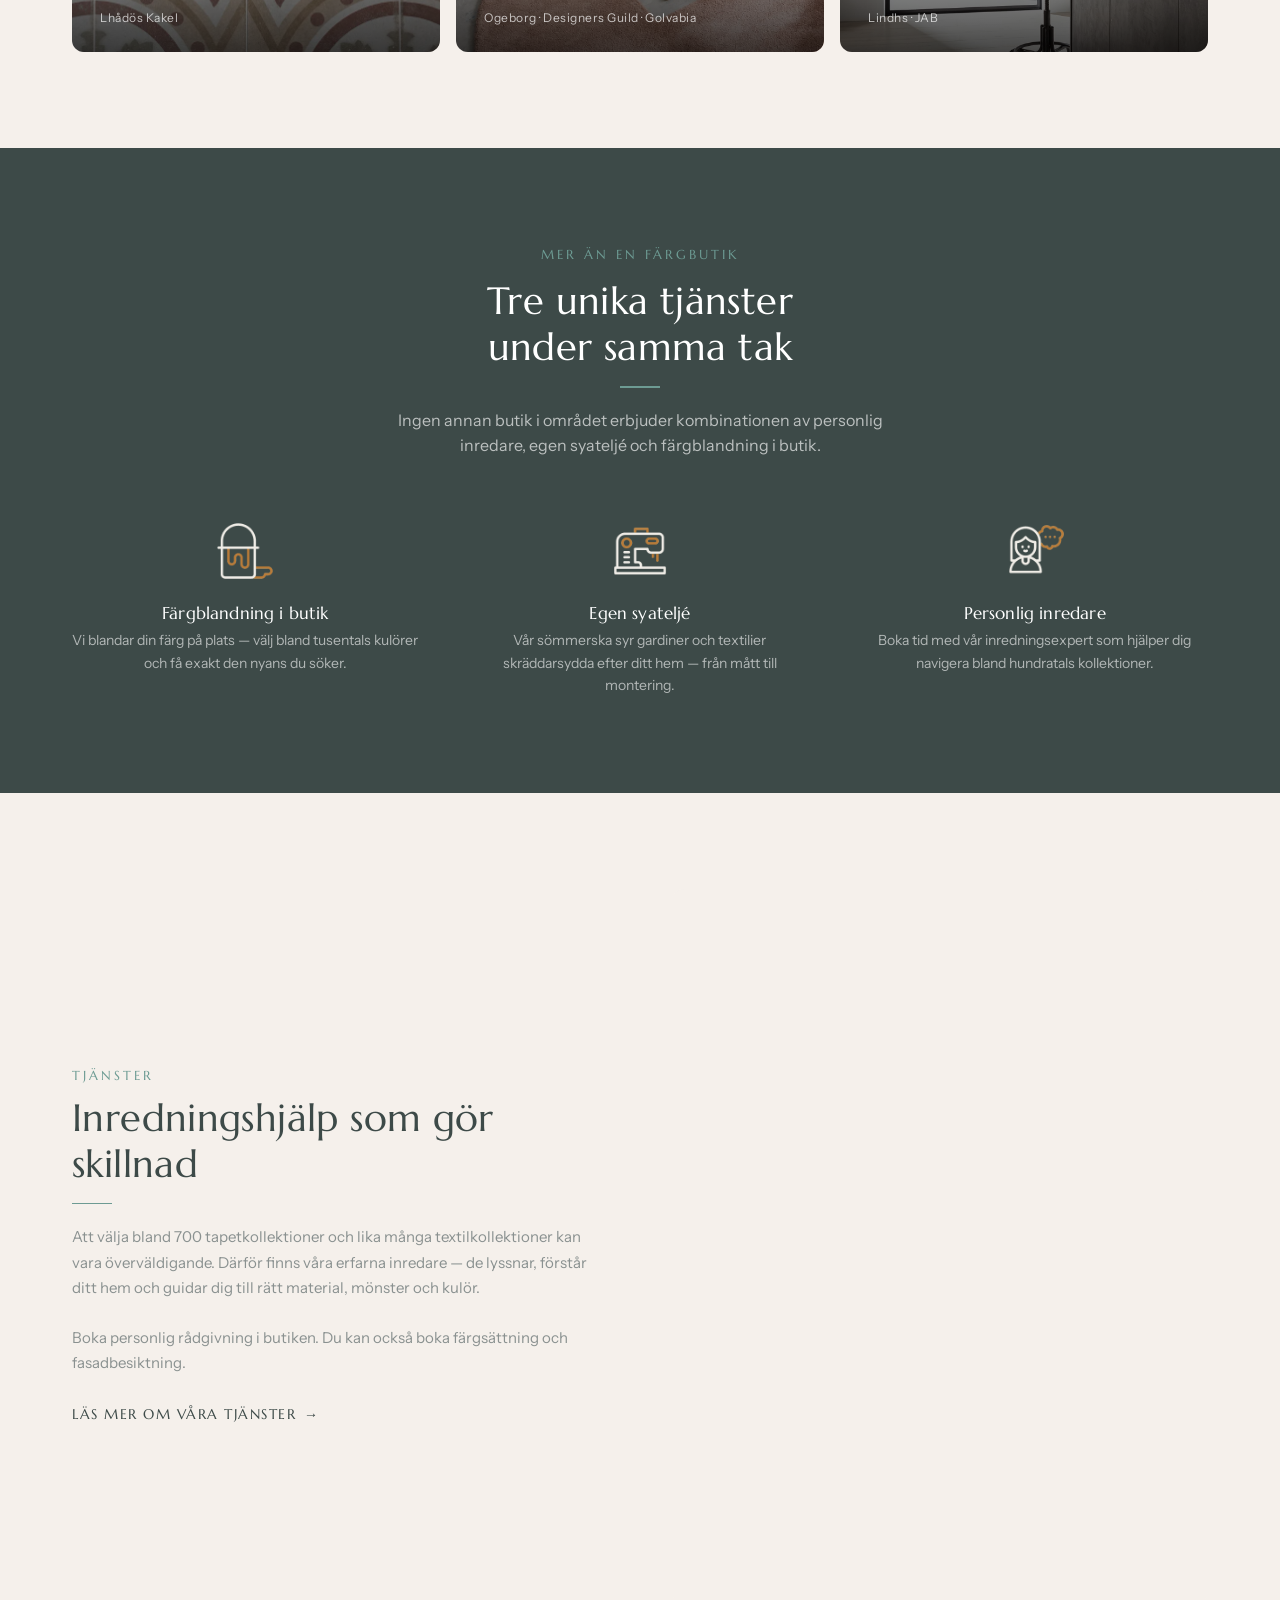
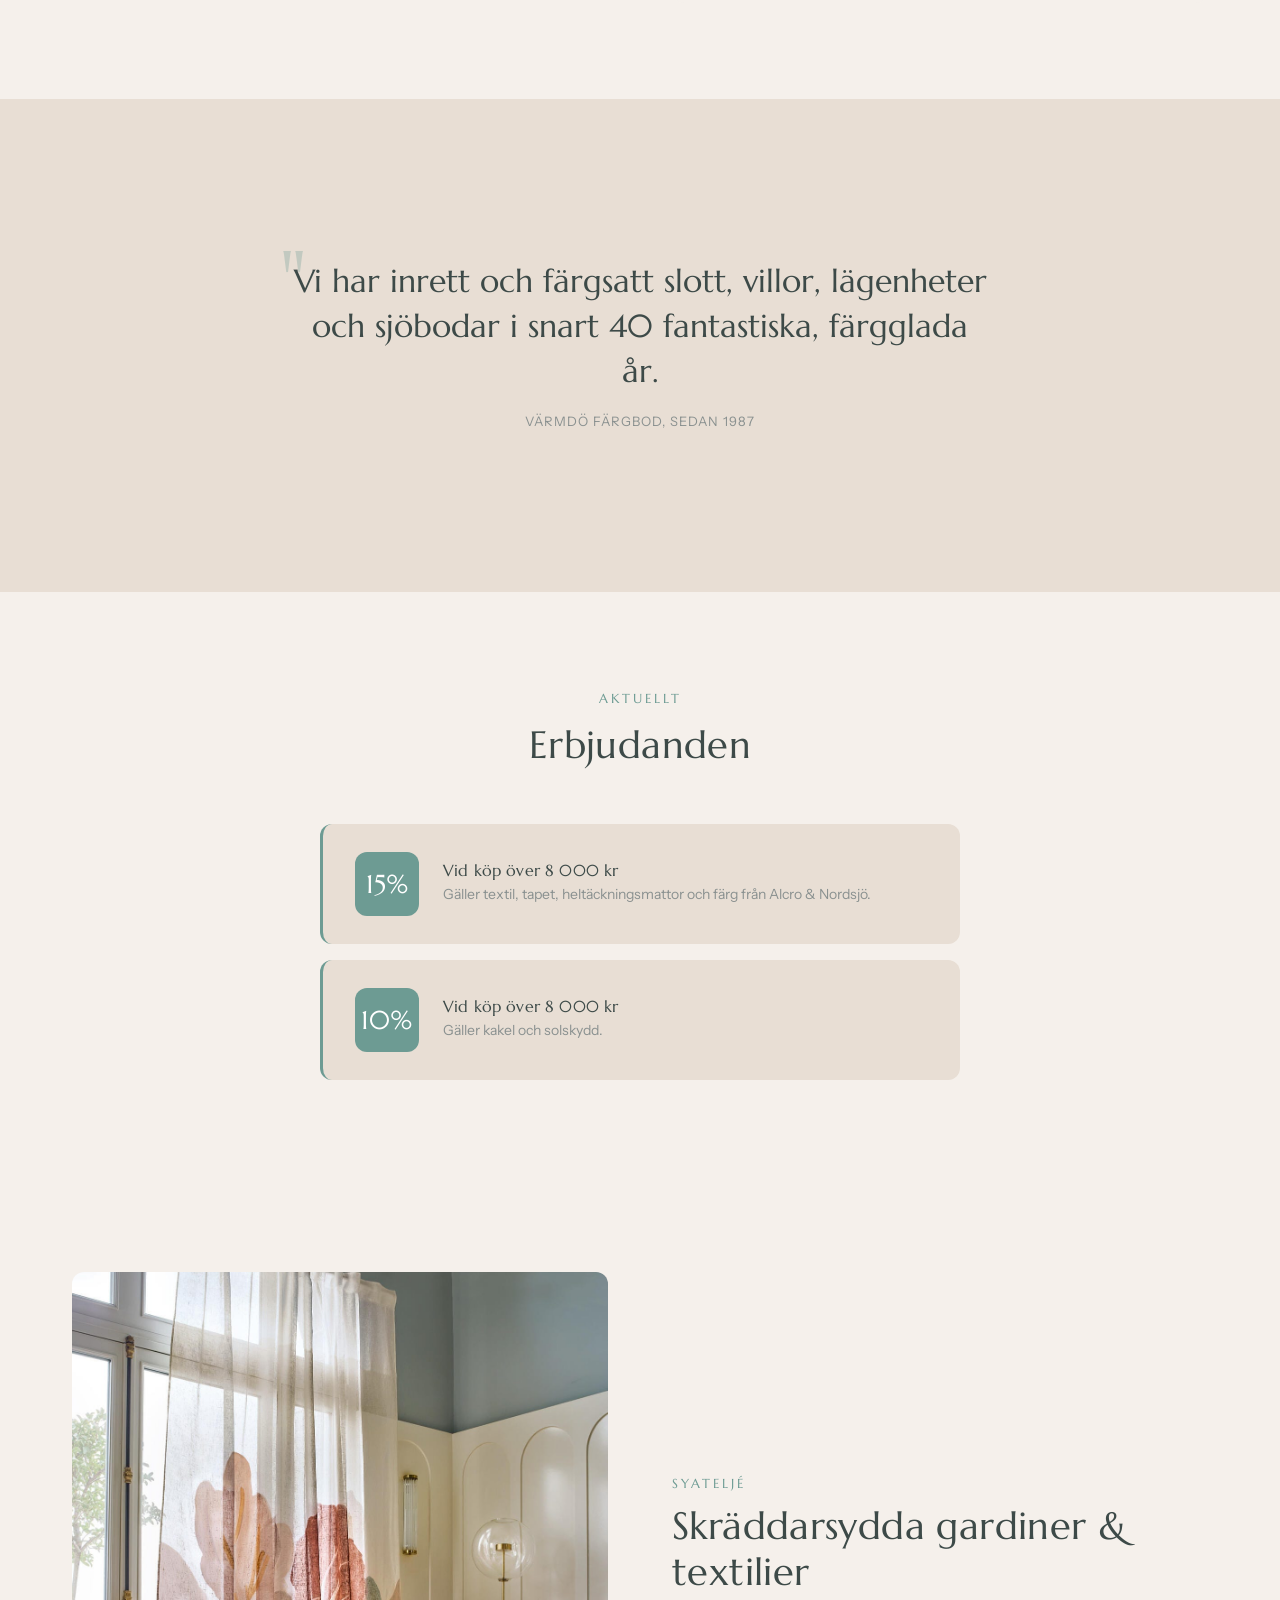
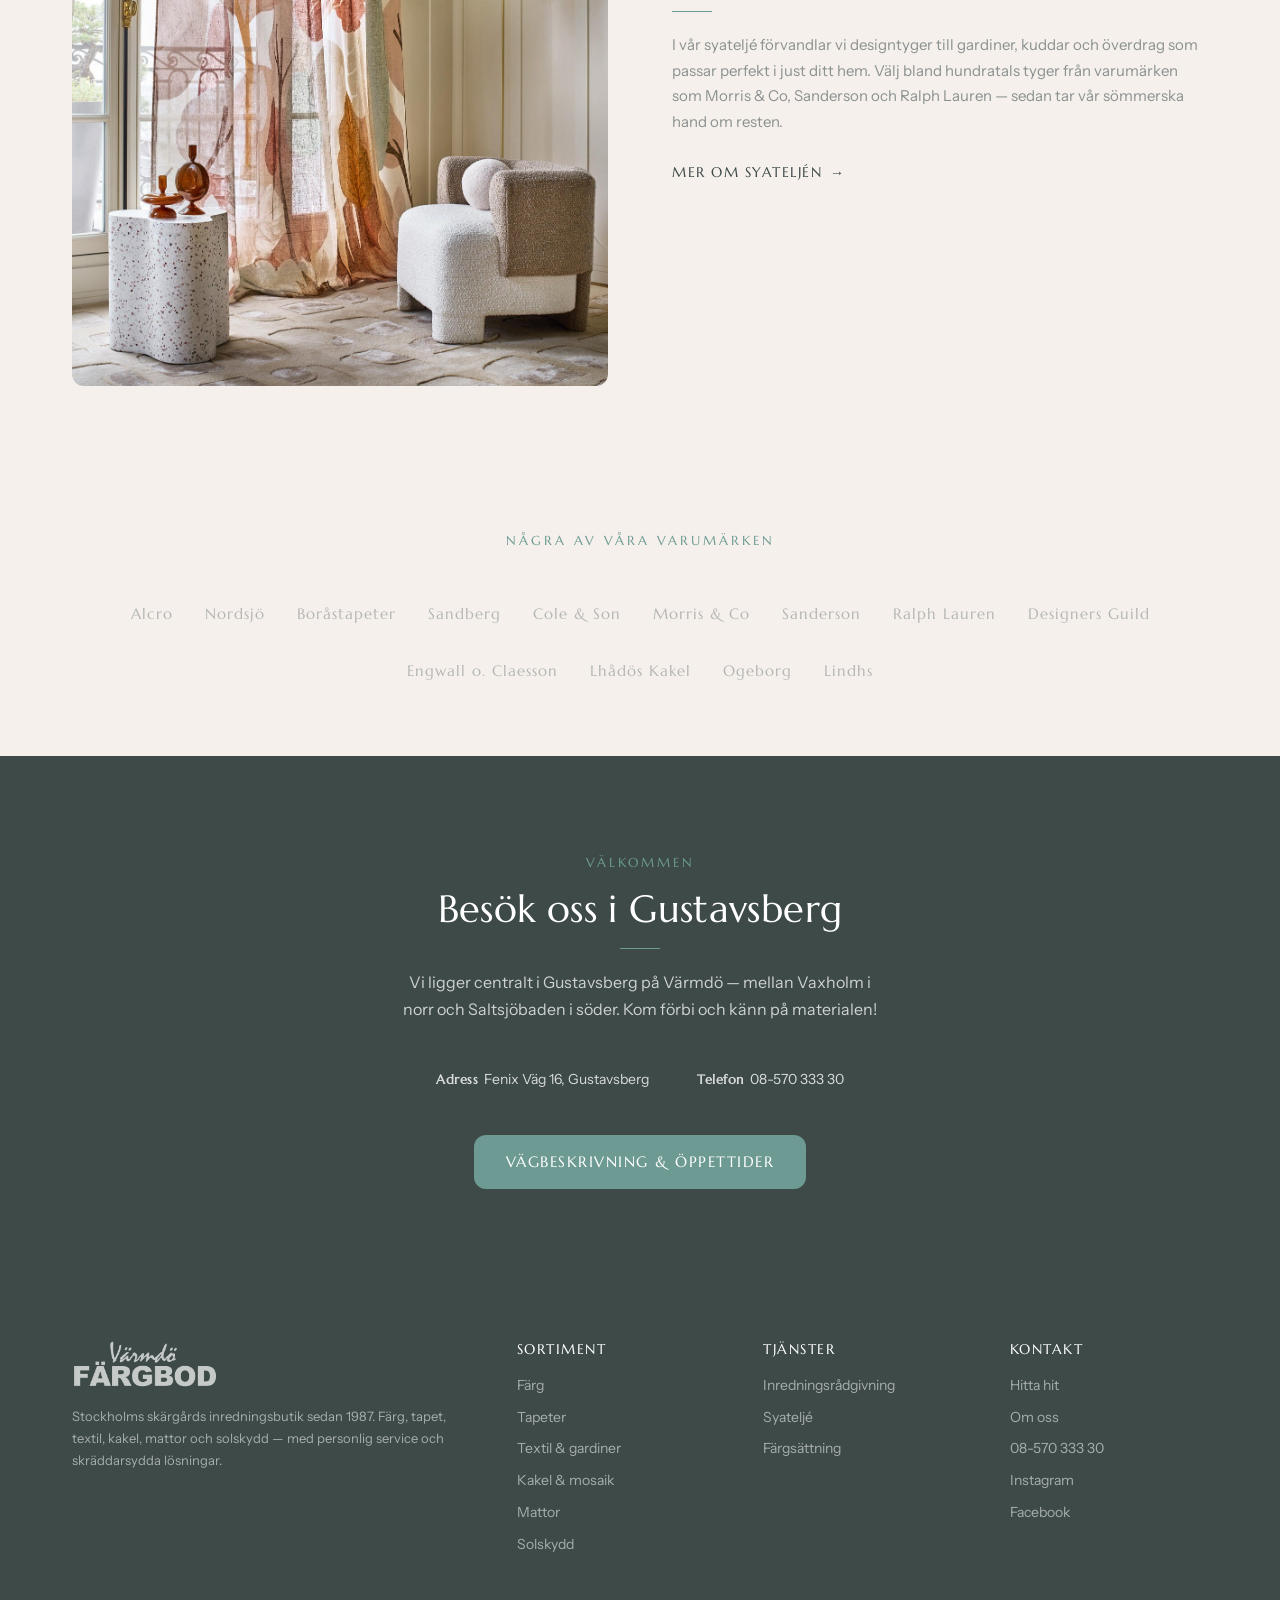
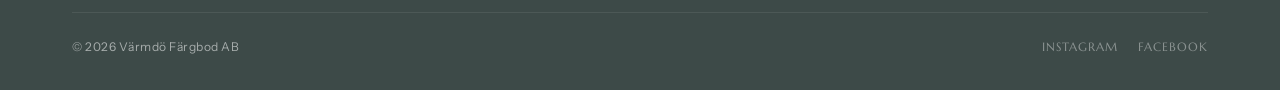
==== commit 3e822f04: "Remove separator line from hero section" ====
--- a/index.html
+++ b/index.html
@@ -45,7 +45,6 @@
       <div class="hero__text">
         <div class="eyebrow fade-up">Sedan 1987 i Stockholms skärgård</div>
         <h1 class="fade-up fade-up-d1">Skärgårdens Inredningsbutik</h1>
-        <span class="sep sep--center fade-up fade-up-d2"></span>
         <p class="fade-up fade-up-d2">Hundratals designkollektioner, personlig rådgivning och skräddarsydda lösningar — allt under ett tak i Gustavsberg.</p>
       </div>
       <div class="hero__actions fade-up fade-up-d3">
--- a/css/style.css
+++ b/css/style.css
@@ -124,7 +124,7 @@
   background: var(--theme-accent);
   margin: 16px auto 20px;
 }
-.sep--left { margin-left: 0; }
+.sep--left { margin-left: 0; margin-right: 0; }
 
 /* ============================================================
    BUTTONS
@@ -375,7 +375,7 @@
   .hero { min-height: 100vh; padding: calc(var(--nav-height) + 80px) 0 120px; }
   .hero__inner { grid-template-columns: 1fr; gap: 32px; text-align: center; align-items: center; }
   .hero__text { max-width: 100%; }
-  .hero__text .sep--left { margin-left: auto; }
+  .sep--left { margin-left: auto; margin-right: auto; }
   .hero__actions { flex-direction: row; flex-wrap: wrap; justify-content: center; }
   .hero__actions .btn { width: auto; }
 }
